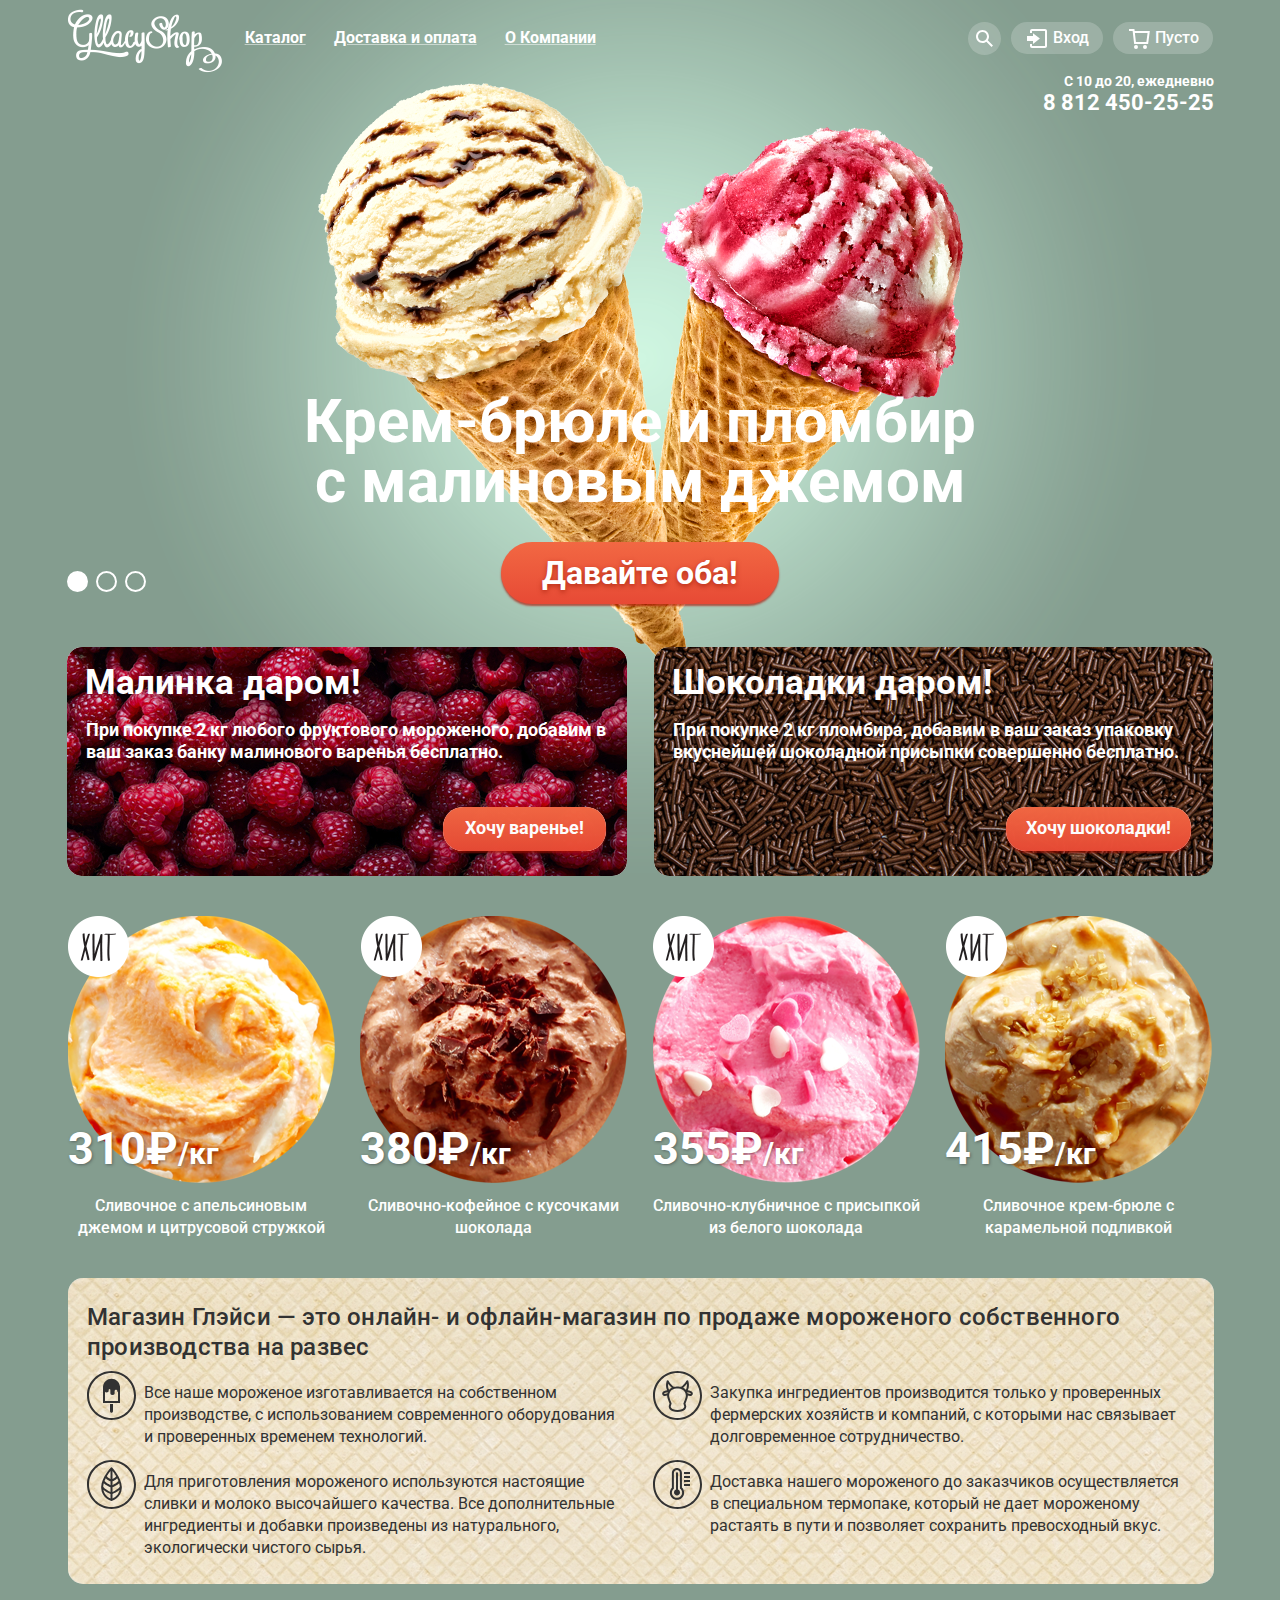
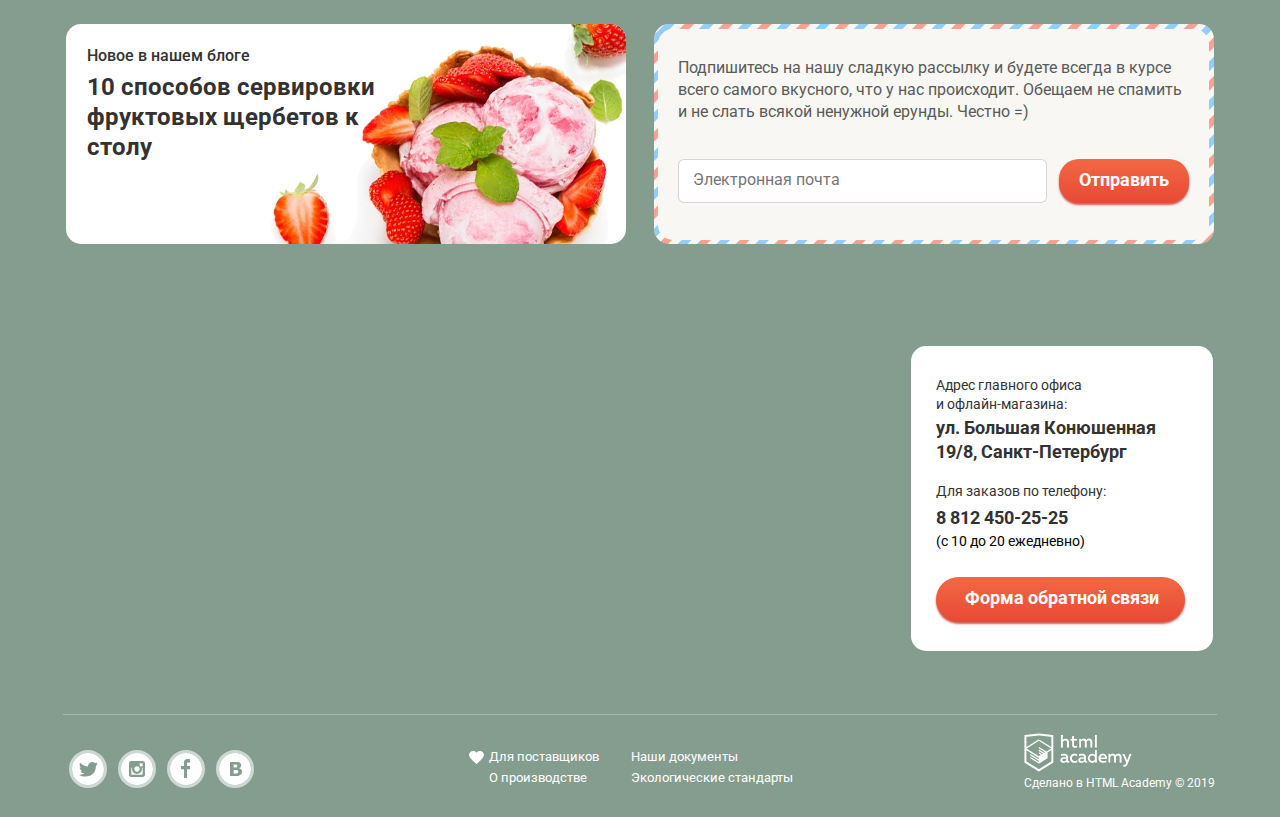
==== index.html @ b698d02a "commit" ====
<!DOCTYPE html>
<html lang="en">

<head>
  <meta charset="UTF-8">
  <meta name="viewport" content="width=900, initial-scale=1.0">
  <meta http-equiv="X-UA-Compatible" content="ie=edge">
  <link href="https://fonts.googleapis.com/css?family=Roboto:700,900,500&subset=latin,cyrillic" rel="stylesheet"
    type="text/css">
  <link rel="stylesheet" href="css/bootstrap.css">
  <link rel="stylesheet" href="css/normalize.css" />
  <link rel="stylesheet" href="css/style.css" />
  <link rel="stylesheet" type="text/css" href="slick/slick.css" />
  <link rel="stylesheet" type="text/css" href="slick/slick-theme.css" />
  <title>Document</title>
</head>

<body>
  <main class="main-container product-1">
    <div class="wrapper-content">
      <header>
        <div class="header-container">
          <div class="col-logo">
            <a class="top-logo" href="#smth"><img src="img/top-logo.png" alt="Логотип"></a>
          </div>
          <div class="col-navigation">
            <div class="navigation-wrapper">
              <ul class="navigation-list">
                <li><a href="catalog.html">Каталог</a></li>
                <li><a href="#smth">Доставка и оплата</a></li>
                <li><a href="#smth">О Компании</a></li>
              </ul>
            </div>
          </div>
          <div class="col-profile">
            <div class="menu-item_right">
              <ul class="menu-list">
                <li><a class="cont-loupe" href="#smth"></a></li>
                <li><a class="cont-enter" href="#smth">Вход</a></li>
                <li><a class="cont-basket" href="#smth">Пусто</a></li>
              </ul>
              <div class="contacts">
                <p class="graph">С 10 до 20, ежедневно</p>
                <p class="tel">8 812 450-25-25</p>
              </div>
            </div>
          </div>
        </div>
      </header>
      <main class="container-content">
        <section class="slider">
          <div class="container">
            <div class="row">
              <div class="col-12">
                <div class="slider-controls">
                  <label class="labe-prod-1 checked-bg" for="product-1">Первый
                  </label>
                  <label class="labe-prod-2" for="product-2">Второй
                  </label>
                  <label class="labe-prod-3" for="product-3">Третий
                  </label>
                </div>
                <ul class="slider-list">
                  <li class="slider-item-1 slide-block">
                    <h3 class="slide-title">Крем-брюле и пломбир с малиновым джемом</h3>
                    <a href="#smth" class="buttons slide-button">Давайте оба!</a>
                  </li>
                  <li class="slider-item-2 slide">
                    <h3 class="slide-title">Шоколадный пломбир и лимонный сорбет</h3>
                    <a href="#smth" class="buttons slide-button">Давайте оба!</a>
                  </li>
                  <li class="slider-item-3 slide">
                    <h3 class="slide-title">Пломбир с помадкой и клубничный щербет</h3>
                    <a href="#smth" class="buttons slide-button">Давайте оба!</a>
                  </li>
                </ul>
              </div>
            </div>
          </div>
        </section>
        <section class="main-section">
          <div class="container">
            <div class="row">
              <div class="promo-container">
                <div class="raspberry-container">
                  <div class="wrapper-offer">
                    <h3 class="free-raspberry">Малинка даром!</h3>
                    <p class="offer-text">При покупке 2 кг любого фруктового мороженого, добавим в ваш заказ банку
                      малинового варенья бесплатно.</p>
                    <div class="buy-link">
                      <a href="#smth" class="jam">Хочу варенье!</a>
                    </div>
                  </div>
                </div>
                <div class="chocolate-container">
                  <div class="wrapper-offer">
                    <h3 class="free-chocolate">Шоколадки даром!</h3>
                    <p class="offer-text">При покупке 2 кг пломбира, добавим в ваш заказ упаковку вкуснейшей шоколадной
                      присыпки совершенно бесплатно.
                    </p>
                    <div class="buy-link">
                      <a href="#smth" class="chocolate">Хочу шоколадки!</a>
                    </div>
                  </div>
                </div>
              </div>
            </div>
          </div>
        </section>
        <section class="item-ice">
          <div class="container">
            <div class="row no-gutters">
              <div class="col-3">
                <div class="ice-wrapper">
                  <img src="img/ice-1.png" alt="Картинки мороженного" class="item-ice_1" href="#smth">
                  <p class="ice-cost">310₽<span>/кг</span></p>
                </div>
                <div class="text-wrapper">
                  <p class="text-about-ice">Сливочное с апельсиновым джемом и цитрусовой стружкой</p>
                </div>
              </div>
              <div class="col-3">
                <div class="ice-wrapper">
                  <img src="img/ice-2.png" alt="Картинки мороженного" class="item-ice_1" href="#smth">
                  <p class="ice-cost">380₽<span>/кг</span></p>
                </div>
                <div class="text-wrapper">
                  <p class="text-about-ice">Сливочно-кофейное с кусочками шоколада</p>
                </div>
              </div>
              <div class="col-3">
                <div class="ice-wrapper">
                  <img src="img/ice-3.png" alt="Картинки мороженного" class="item-ice_1" href="#smth">
                  <p class="ice-cost">355₽<span>/кг</span></p>
                </div>
                <div class="text-wrapper">
                  <p class="text-about-ice">Сливочно-клубничное с присыпкой из белого шоколада</p>
                </div>
              </div>
              <div class="col-3">
                <div class="ice-wrapper">
                  <img src="img/ice-4.png" alt="Картинки мороженного" class="item-ice_1" href="#smth">
                  <p class="ice-cost">415₽<span>/кг</span></p>
                </div>
                <div class="text-wrapper">
                  <p class="text-about-ice">Сливочное крем-брюле с карамельной подливкой</p>
                </div>
              </div>
            </div>
          </div>
        </section>
        <section class="about-item">
          <div class="container-item">
            <h3 class="about-shop">Магазин Глэйси — это онлайн- и офлайн-магазин по продаже мороженого собственного
              производства на развес
            </h3>
            <ul class="advantages-list">
              <li class="advantages-icecream">Все наше мороженое изготавливается на собственном производстве, с
                использованием
                современного оборудования и проверенных временем технологий.</li>
              <li class="advantages-cow">Закупка ингредиентов производится только у проверенных фермерских хозяйств и
                компаний, с которыми нас связывает долговременное сотрудничество.</li>
              <li class="advantages-leaf">Для приготовления мороженого используются настоящие сливки и молоко
                высочайшего
                качества. Все дополнительные ингредиенты и добавки произведены из натурального, экологически чистого
                сырья.</li>
              <li class="advantages-therm">Доставка нашего мороженого до заказчиков осуществляется в специальном
                термопаке,
                который не дает мороженому растаять в пути и позволяет сохранить превосходный вкус.</li>
            </ul>
          </div>
        </section>
        <section class="news">
          <div class="wrapper-news">
            <div class="about-blog">
              <p class="new-inblog">Новое в нашем блоге</p>
              <p class="ten-ways">10 способов сервировки
                фруктовых щербетов к
                столу</p>
            </div>
            <div class="callback">
              <div class="callback-block">
                <p>Подпишитесь на нашу сладкую рассылку и будете всегда в курсе всего самого вкусного, что у нас
                  происходит.
                  Обещаем не спамить и не слать всякой ненужной ерунды. Честно =) </p>
                <div class="form-block">
                  <input class="your-email" type="email" placeholder="Электронная почта">
                  <button class="send-email">Отправить</button>
                </div>
              </div>
            </div>
          </div>
        </section>
        <div class="map">
          <div class="adress-block">
            <p class="adress">Адрес главного офиса<br>
              и офлайн-магазина:</p>
            <p class="city">ул. Большая Конюшенная 19/8, Санкт-Петербург</p>
            <p class="phone">Для заказов по телефону:</p>
              <p class="number">8 812 450-25-25</p>
            <p class="hour">(с 10 до 20 ежедневно)</p>
            <button class="popup">Форма обратной связи</button>
          </div><iframe
            src="https://www.google.com/maps/embed?pb=!1m18!1m12!1m3!1d1998.6037872533252!2d30.3208587160895!3d59.938716481876185!2m3!1f0!2f0!3f0!3m2!1i1024!2i768!4f13.1!3m3!1m2!1s0x4696310fca145cc1%3A0x42b32648d8238007!2z0JHQvtC70YzRiNCw0Y8g0JrQvtC90Y7RiNC10L3QvdCw0Y8g0YPQuy4sIDE5LzgsINCh0LDQvdC60YIt0J_QtdGC0LXRgNCx0YPRgNCzLCAxOTExODY!5e0!3m2!1sru!2sru!4v1553371735257"
            width="100%" height="430"></iframe>
        </div>
      </main>
      <footer>
        <div class="footer-wrapper">
          <div class="col-social">
            <ul class="social">
              <li><a href="#smth" class="social-img"><img src="img/twitter.svg" alt="Картинка социальной сети"
                    class="soc"></a></li>
              <li><a href="#smth" class="social-img"><img src="img/insta.svg" alt="Картинка социальной сети"
                    class="soc"></a></li>
              <li><a href="#smth" class="social-img"><img src="img/fb.svg" alt="Картинка социальной сети"
                    class="soc"></a>
              </li>
              <li><a href="#smth" class="social-img"><img src="img/vk.svg" alt="Картинка социальной сети"
                    class="soc"></a>
              </li>
            </ul>
          </div>
          <div class="col-links">
            <div class="footer-wrapp">
              <div class="suppliers">
                <ul class="adress-suppliers">
                  <li><a href="#smth" class="for-supp">
                      Для поставщиков
                    </a></li>
                  <li><a href="#smth" class="about-production">
                      О производстве
                    </a></li>
                </ul>
              </div>
              <div class="documents">
                <ul class="our-documents">
                  <li><a href="#smth" class="documentation">
                      Наши документы
                    </a></li>
                  </li>
                  <li><a href="#smth" class="eco-standarts">
                      Экологические стандарты
                    </a></li>
                  </li>
                </ul>
              </div>
            </div>
          </div>
          <div class="col-siteby">
            <ul class="logo-list">
              <li><a class="logo-img" href="#smth"><img src="img/logo-academy.png" alt="Логотип HTMLACADEMY">
                </a></li>
              <li>Cделано в<a class="site-by" href="#smth"> HTML Academy </a>© 2019</li>
            </ul>
          </div>
        </div>
      </footer>
      <script src="js/jquery.js">
      </script>
      <script src="js/script.js">
      </script>
      <script>
        $(document).ready(function () {
          $(".labe-prod-1").on("click", function (event) {
            $(".main-container").addClass("product-1");
            $(".labe-prod-1").addClass("checked-bg");
            $(".slider-item-1").addClass("slide-block");
            $(".labe-prod-2, .labe-prod-3").removeClass("checked-bg");
            $(".slider-item-2, .slider-item-3").removeClass("slide-block");
            $(".main-container").removeClass("product-2 && product-3");
          });
          $(".labe-prod-2").on("click", function (event) {
            $(".main-container").addClass("product-2");
            $(".labe-prod-2").addClass("checked-bg");
            $(".slider-item-2").addClass("slide-block");
            $(".labe-prod-1, .labe-prod-3").removeClass("checked-bg");
            $(".slider-item-1, .slider-item-3").removeClass("slide-block");
            $(".main-container").removeClass("product-1 && product-3");
          });
          $(".labe-prod-3").on("click", function (event) {
            $(".main-container").addClass("product-3");
            $(".labe-prod-3").addClass("checked-bg");
            $(".slider-item-3").addClass("slide-block");
            $(".labe-prod-1, .labe-prod-2").removeClass("checked-bg");
            $(".slider-item-1, .slider-item-2").removeClass("slide-block");
            $(".main-container").removeClass("product-1 && product-2");
          });
        });
      </script>
      <script src="slick/slick.min.js"></script>
</body>

</html>
---- css/style.css ----
body {
  min-width: 900px;
  margin: 0 auto;
  padding: 0;
  font-family: 'Roboto', 'PT Sans', sans-serif;
  font-size: 14px;
  color: #000000;
  background-color: #849d8f;
}
a {
  text-decoration: none;
}
ul,
li {
  padding: 0;
  margin: 0;
  list-style: none;
}
.visually-hidden {
  position: absolute;
  clip: rect(0 0 0 0);
  width: 1px;
  height: 1px;
  margin: -1px;
}
label {
  margin: 0;
  padding: 0;
}
header {
  padding: 9px 0;
}
.navigation-wrapper {
  height: 100%;
  width: 100%;
  margin-left: 3px;
  padding: 17px 0;
}
.col-logo {
  width: 154px;
}
.col-navigation {
  flex-grow: 1;
  padding: 0 1.2%;
}
.col-profile {
  width: 249px;
  position: relative;
}
.top-logo {
  margin-left: 5px;
}
.navigation-list{
  height: 100%;
  display: flex;
  margin-top: -3px;
}
.navigation-list li {
  display: inline-block;
}
.navigation-list a {
  display: block;
  color: #ffffff;
  font-family: Roboto;
  font-size: 16px;
  font-weight: 700;
  line-height: 18px;
  text-decoration: underline;
  text-decoration-color: rgba(255,255,255, 0.5);
}
.navigation-list a:hover{
  padding: 6px 14px 7px 13px;
  border-radius: 17px;
  background-color: #fff;
  color: #000;
}
.navigation-list a:active{
  padding: 6px 14px 7px 13px;
  border-radius: 17px;
  background-color: #ededed;
  box-shadow: inset 0 2px 1px #696969;
  color: #000;
}
.navigation-list li:nth-child(1) a{
  padding: 6px 14px 7px 11px;
}
.navigation-list li:nth-child(2) a{
  padding: 6px 14px 7px 14px;
}
.navigation-list li:nth-child(3) a{
  padding: 6px 14px 7px 14px;
}
.cont-loupe {
  position: relative;
  width: 33px;
  height: 33px;
  cursor: pointer;
  background-color: rgba(255,254,255,0.2);
  border-radius: 50%;
}
.cont-loupe::before {
  content: '';
  background: url(../img/loupe.svg);
  background-repeat: no-repeat;
  width: 100%;
  height: 100%;
  position: absolute;
  top: 8px;
  left: 8px;
  opacity: 1;
}
.menu-item_right {
  height: 100%;
}
.menu-list {
  height: 100%;
  display: flex;
  align-items: center;
  margin-top: -3px;
}
.menu-list li{
  display: inline-block;
}
.menu-list a {
  display: block;
  color: #ffffff;
  font-family: Roboto;
  font-size: 16px;
  font-weight: 500;
  line-height: 16px;
  align-items: center;
}
.contacts {
  position: absolute;
  right: 3px;
  top: 62px;
  text-align: right;
}
.graph {
  color: #ffffff;
  font-family: Roboto;
  font-size: 14px;
  font-weight: 700;
  line-height: 16px;
  padding: 0;
  margin: 0;
  margin: 2px 0;
}
.tel {
  color: #ffffff;
  font-family: Roboto;
  font-size: 22px;
  font-weight: 700;
  line-height: 24px;
  padding: 0;
  margin: 0;
}
.cont-enter{
  position: relative;
  background-color: rgba(255,254,255,0.2);
  padding: 8px 14px 8px 42px;
  border-radius: 20px;
  margin: 0px 10px;
}
.cont-enter::before {
  content: '';
  background: url(../img/enter.svg);
  background-repeat: no-repeat;
  width: 100%;
  height: 100%;
  position: absolute;
  top: 7px;
  left: 16px;
  opacity: 1;
}
.cont-basket {
  position: relative;
  background-color: rgba(255,254,255,0.2);
  padding: 8px 14px 8px 42px;
  border-radius: 20px;
}
.cont-basket::before {
  content: '';
  background: url(../img/basket.svg);
  background-repeat: no-repeat;
  width: 100%;
  height: 100%;
  position: absolute;
  top: 7px;
  left: 16px;
  opacity: 1;
}
.main {
  position: relative;
}
.wrapper-content {
  background-repeat: no-repeat;
  background-position: top center;
  min-width: 900px;
  max-width: 1200px;
  height: 100vw;
  position: relative;
  margin: 0 auto;
}
.header-container {
  display: flex;
  flex-wrap: wrap;
  margin: 0 auto;
  padding: 0 1.9%;
}

.slider {
  min-width: 900px;
  max-width: 1200px;
}
.slider {
  position: relative;
  padding: 280px 0 0 0;
  text-align: center;
  color: #ffffff;
  margin-bottom: 13px;
}
.slide-title {
  color: #ffffff;
  font-family: Roboto;
  font-size: 60px;
  font-weight: 700;
  line-height: 60px;
  margin: 30px 0;
}
.buttons {
  padding: 9px 41px;
  box-shadow: 0 2px 2px rgba(172, 16, 0, 0.64);
  background-color: #ffffff;
  background-image: linear-gradient(to top, #e74a35 0%, #f26843 100%);
  border-radius: 50px;
  text-shadow: 0 2px 5px rgba(160, 32, 11, 0.76);
  color: #ffffff;
  font-family: Roboto;
  font-size: 32px;
  font-weight: 700;
  line-height: 44px;
  text-decoration: none;
  border: none;
  display: inline-block;
}
.buttons:hover {
  box-shadow: 0 2px 2px #ac1000;
  background-color: rgba(255, 255, 255, 0.2);
  background-color: #ffffff;
  background: linear-gradient(to bottom, #f58669 0%, #ec6f5e 100%);
}
.buttons:active {
  box-shadow: inset 0 2px 2px #942718;
  background-color: rgba(0, 0, 0, 0.07);
  background-color: #ffffff;
  background-image: linear-gradient(to top, #f26843 0%, #e74a35 100%);
}

.slider-controls label {
  border: 2px solid #ffffff;
  border-radius: 50%;
  width: 21px;
  height: 21px;
  margin-right: 8px;
  background-color: transparent;
  cursor: pointer;
}
.slider-controls {
  position: absolute;
  bottom: 42px;
  left: 27px;
  font-size: 0;
  z-index: 20;
}
.slider-item-1,
.slider-item-2,
.slider-item-3 {
  display: none;
}
.slide-block {
  display: block;
}
.checked-bg {
  background-color: #fff !important;
}
.main-section {
  margin-bottom: 40px;
}
.product-1 {
  background-color: #849d8f;
  background-image: url("../img/slider-item1.png");
  background-repeat: no-repeat;
  background-position: top center;
}
.product-2 {
  background-color: #8996a6;
  background-image: url("../img/slider-item2.png");
  background-repeat: no-repeat;
  background-position: top center;
}
.product-3 {
  background-color: #9d8b84;
  background-image: url("../img/slider-item3.png");
  background-repeat: no-repeat;
  background-position: top center;
}
  .slider-list li {
    width: 675px;
    margin: 0 auto 30px;
  }

/* offer blocks */
.promo-container {
  display: flex;
  justify-content: space-between;
  padding: 0 2.271%;
  min-height: 100%;
}
.offer-raspberry,
.offer-chocolate {
  border-radius: 15px;
  padding: 15px 18px;
}
.raspberry-container {
  width: 48.867%;
  background-image: url("../img/raspberry.jpg");
  background-repeat: no-repeat;
  border-radius: 15px;
  padding: 15px 15px 36.1px 18.2px;
}
.chocolate-container {
  width: 48.767%;
  background-image: url("../img/chocolate.jpg");
  background-repeat: no-repeat;
  border-radius: 15px;
  padding: 15px 15px 36.1px 18.2px;
}
.buy-link {
  text-align: right;
  padding: 0 1.2%;
}
.free-raspberry,
.free-chocolate {
  color: #ffffff;
  font-family: Roboto;
  font-size: 35px;
  font-weight: 700;
  line-height: 41px;
  margin: 0;
}
.offer-text {
  color: #ffffff;
  font-family: Roboto;
  font-size: 18px;
  font-weight: 700;
  line-height: 22px;
  padding: 15.5px 1px;
  min-height: 100px;
  margin-bottom: 13px;
}
.jam,
.chocolate {
  color: #ffffff;
  font-family: Roboto;
  font-size: 18px;
  font-weight: 700;
  line-height: 24px;
  box-shadow: 0 2px 2px rgba(172, 16, 0, 0.64);
  background-color: #ffffff;
  background-image: linear-gradient(to top, #e74a35 0%, #f26843 100%);
  opacity: 0.99;
  border-radius: 20px;
}
.jam {
  padding: 10px 22px 13px;
}
.chocolate {
  padding: 10px 20px 13px;
}
/* offer blocks */

/* block with ice */
.text-about-ice {
  color: #ffffff;
  font-family: Roboto;
  font-size: 16px;
  font-weight: 500;
  line-height: 22px;
  text-align: center;
  margin-top: 12px;
}
.ice-cost {
  text-shadow: 1px 1px 3px rgba(49, 50, 53, 0.5);
  color: #ffffff;
  font-family: Roboto;
  font-size: 45px;
  font-weight: 700;
  line-height: 45px;
  position: absolute;
  bottom: -9px;
}
.ice-cost span {
  text-shadow: 1px 1px 3px rgba(49, 50, 53, 0.5);
  color: #ffffff;
  font-family: Roboto;
  font-size: 30px;
  font-weight: 700;
  line-height: 45px;
}
.text-wrapper {
  padding: 0px 12px;
}
.item-ice {
  margin-bottom: 23px;
}
.item-ice_1,
.item-ice_2,
.item-ice_3 {
  max-width: 100%;
}
.ice-wrapper {
  padding: 0 12.5px;
  position: relative;
}
.ice-wrapper::before {
  content: url("../img/hit.png");
  max-width: 100%;
  position: absolute;
  top: 0px;
  left: 13px;
}
/* block with ice */

/* about us block */
.about-shop {
  color: #323232;
  font-family: Roboto;
  font-size: 24px;
  font-weight: 500;
  line-height: 30px;
  letter-spacing: 0.2px;
  margin: 16px 1.7% 0;
}
.about-item {
  background: url("../img/wafes.jpg");
  background-repeat: repeat;
  background-position: top center;
  width: 95.5%;
  border-radius: 15px;
  margin: 0 2.3% 40px 2.3%;
  padding: 8px 0 14px 0;
}
.container-item {
  /*
  background: url("../img/wafes.jpg");
  background-repeat: no-repeat;
  background-position: top center;
  */
  display: flex;
  flex-wrap: wrap;
  /*
  width: 95.5%;
  border-radius: 15px;
  margin: 0 2.3%;
  padding: 8px 0;
  */
}
.advantages-list {
  display: flex;
  flex-wrap: wrap;
  padding: 8px 8px 0 6px;
}
.advantages-list li{
  position: relative;
  width: 50%;
  color: #323232;
  font-family: Roboto;
  font-size: 16px;
  font-weight: 400;
  line-height: 22px;
  padding: 12px 16px 5px 70px;
  margin-bottom: 6px;
}
/*
.wrapper-icecream,
.wrapper-leaf,
.wrapper-therm,
.wrapper-cow {
  flex: 0 0 50%;
  max-width: 50%;
  padding: 0 15px;
}
*/
.advantages-icecream::before {
  content: url("../img/icecream.svg");
  position: absolute;
  top: 1px;
  left: 13px;
}

.advantages-leaf::before {
  content: url("../img/leaf.svg");
  position: absolute;
  top: 1px;
  left: 13px;
}

.advantages-cow::before {
  content: url("../img/cow.svg");
  position: absolute;
  top: 1px;
  left: 13px;
}

.advantages-therm::before {
  content: url("../img/therm.svg");
  position: absolute;
  top: 1px;
  left: 13px;
}
.news {
  margin-bottom: 40px;
}
.wrapper-news {
  display: flex;
  justify-content: space-between;
  margin: 0 2.2%;
}
.about-blog,
.callback {
  flex: 0 0 48.8%;
  max-width: 48.8%;
}
.about-blog {
  background: url("../img/strawberry-bg.jpg");
  background-repeat: no-repeat;
  background-position: 0 0;
  border-radius: 15px;
  padding: 21px 1.8% 21px;
  height: 220px;
}
.new-inblog {
  color: #323232;
  font-family: Roboto;
  font-size: 16px;
  font-weight: 500;
  line-height: 22px;
  margin: 0;
  margin-bottom: 5px;
}
.ten-ways {
  color: #323232;
  font-family: Roboto;
  font-size: 24px;
  font-weight: 700;
  line-height: 30px;
  width: 290px;
}
.callback {
  background: url("../img/border-bg.jpg");
  background-repeat: no-repeat;
  background-position: 0 0;
  border-radius: 15px;
  padding: 4.5px;
  height: 220px;
}
.callback-block {
  background-color: #f8f7f4;
  border-radius: 15px;
  padding: 28px 20px;
  height: 211px;
}
.form-block {
  width: 100%;
  display: flex;
  justify-content: space-between;
}
.callback p {
  color: #5a5a5a;
  font-family: Roboto;
  font-size: 16px;
  font-weight: 400;
  line-height: 22px;
  margin-bottom: 36px;
}
.your-email {
  border: 1px solid rgba(178, 178, 178, 0.52);
  background-color: #ffffff;
  color: #999999;
  font-family: Roboto;
  font-size: 16px;
  font-weight: 400;
  line-height: 24px;
  padding: 8px 14px 10px 14px;
  border-radius: 6px;
  margin-right: 6px;
  width: 72.2%;
  display: block;
}
.send-email {
  box-shadow: 0 2px 2px rgba(172, 16, 0, 0.64);
  background-color: #e84d37;
  background-image: linear-gradient(to top, #e74a35 0%, #f26843 100%);
  border-radius: 20px;
  color: #fefefe;
  font-family: Roboto;
  font-size: 18px;
  font-weight: 700;
  line-height: 24px;
  border: none;
  padding: 9px 18px 10px 18px;
  width: 130px;
  display: block;
}
.map {
  position: relative;
  width: 100%;
  border: none;
  margin: 0 auto;
  line-height: 0;
}
.phone {
  color: #323232;
  font-family: Roboto;
  font-size: 14px;
  font-weight: 400;
  line-height: 19px;
  margin-bottom: 5px;
}
.city {
  color: #323232;
  font-family: Roboto;
  font-size: 18px;
  font-weight: 700;
  line-height: 24px;
  margin-bottom: 18px;
}
.number {
  color: #323232;
  font-family: Roboto;
  font-size: 18px;
  font-weight: 700;
  line-height: 24px;
  margin-bottom: 11px;
}
.hour {
  margin-bottom: 36px;
}
.adress {
  color: #323232;
  font-family: Roboto;
  font-size: 14px;
  font-weight: 400;
  line-height: 19px;
  margin-bottom: 2px;
}
.adress-block {
  width: 302px;
  height: 305px;
  background-color: #ffffff;
  position: absolute;
  top: 62px;
  right: 27px;
  border-radius: 15px;
  padding: 30px 25px;
}
.popup {
  box-shadow: 0 2px 2px rgba(172, 16, 0, 0.64);
  background-color: #e84d37;
  background-image: linear-gradient(to top, #e74a35 0%, #f26843 100%);
  border-radius: 24px;
  color: #fefefe;
  font-family: Roboto;
  font-size: 18px;
  font-weight: 700;
  line-height: 24px;
  border: none;
  padding: 9px 26px 12px 29px;
}
.map iframe {
  border: none;
}
/* about us block */

/*footer*/
footer {
  height: 103px;
}
.footer-wrapper {
  display: flex;
  flex-wrap: wrap;
  height: 100%;
  margin: 0 1.9%;
  align-items: center;
  border-top: 1px solid rgba(255,255,255, 0.3);
  padding: 18px 0;
}
.col-social {
  width: 197px;
  padding: 4px 6px 0px 6px;
}
.col-siteby {
  width: 193px;
  height: 68px;
}
.logo-img img{
  margin-bottom: 2px;
}
.col-links {
  flex-grow: 1;
}
.social {
  display: flex;
  justify-content: space-between;
}
.social li{
  display: inline-block;
  border: 3px solid rgba(255,255,255, 0.6);
  border-radius: 50%;
}
.adress-suppliers a,
.our-documents a {
  color: #ffffff;
  font-family: Roboto;
  font-size: 13px;
  font-weight: 400;
  line-height: 18px;
}
.adress-suppliers li {
  position: relative;
}
.adress-suppliers li:nth-child(1)::before {
  content: url("../img/heart.svg");
  width: 15px;
  height: 13px;
  position: absolute;
  top: 3px;
  left: -20px;
  cursor: pointer;
}
.footer-wrapp {
  display: flex;
  justify-content: center;
}
.suppliers {
  text-align: left;
  padding: 0 15px;
}
.documents {
  padding: 0px 17px;
}
.logo-list li,
.site-by {
  color: #fefefe;
  font-family: Roboto;
  font-size: 12px;
  font-weight: 400;
  line-height: 18px;
}
.fatness {
  position: relative;
  padding: 0;
  margin: 0;
}
.fillers {
  background-color: #abbcb2;
  border-radius: 30px;
  width: 704px;
}
.fatness p {
  position: relative;
  display: inline-block;
}
.fillers p {
  position: relative;
  display: inline-block;
  margin: 0;
  padding: 0;
}
.fillers label {
  margin-bottom: 0px;
}
input + .checkbox-circle {
  background-image: url("../img/radio-off.svg");
  position: absolute;
  top: 7px;
  left: 14px;
  width: 22px;
  height: 22px;
}
input:checked + .checkbox-circle {
  background-image: url("../img/radio-on.svg");
  position: absolute;
  top: 7px;
  left: 14px;
  width: 22px;
  height: 22px;
}
input + .checkbox-square {
  background-image: url("../img/square-off.svg");
  position: absolute;
  top: 7px;
  left: 17px;
  width: 20px;
  height: 20px;
}
input:checked + .checkbox-square {
  background-image: url("../img/square-on.svg");
  position: absolute;
  top: 7px;
  left: 17px;
  width: 24px;
  height: 20px;
}
.apply-button {
  border: 2px solid #ffffff;
  background-color: #a6b8ae;
  padding: 10px 30px 10px 30px;
  border-radius: 20px;
  color: #ffffff;
  font-family: Roboto;
  font-size: 16px;
  font-weight: 500;
  line-height: 18px;
}
.number-page_item {
  position: relative;
  width: 100%;
  text-align: end;
  padding: 22px 49.9px 32px 48.9px;
}
.number-list::before {
  content: url("../img/next-page.svg");
  cursor: pointer;
  position: absolute;
  top: 21.7px;
  right: 210px;
  transform: rotate(177deg);
}
.number-list::after {
  content: url("../img/next-page.svg");
  cursor: pointer;
  position: absolute;
  right: 27px;
  top: 24px;
}
.number-list li{
  display: inline-block;
  margin-right: -1.1px;
}
.number-page {
  padding: 4px 9px;
  border-radius: 50%;
  color: #ffffff;
  font-family: Roboto;
  font-size: 16px;
  font-weight: 500;
  line-height: 18px;
}
.number-list li:nth-child(1) .number-page {
  background-color: #ffffff;
  color: #000;
}
/* catalog */
.broadcrumps-list {
  padding: 14px 11px 1px 26.5px;
}
.broadcrumps-list li {
  position: relative;
  display: inline-block;
  color: #ffffff;
  font-family: Roboto;
  font-size: 14px;
  font-weight: 400;
  line-height: 16px;
  margin: 0 17px 0 1px;
}
.broadcrumps-list li:not(:nth-child(1))::before {
  content: "»";
  color: #ffffff;
  font-family: Roboto;
  font-size: 14px;
  font-weight: 400;
  line-height: 16px;
  position: absolute;
  left: -14px;
}
.milky-icecream {
  margin: 0;
  color: #ffffff;
  font-family: Roboto;
  font-size: 35px;
  font-weight: 700;
  line-height: 41px;
  padding: 0px 27px;
  margin-bottom: 9px;
}
.sort-label {
  color: #ffffff;
  font-family: Roboto;
  font-size: 14px;
  font-weight: 500;
  line-height: 16px;
  padding: 18px 11px 6px 28px;
  margin: 0;
}
.sort-span{
  color: #ffffff;
  font-family: Roboto;
  font-size: 16px;
  font-weight: 500;
  line-height: 18px;
  background-color: rgba(255,255,255, 0.2);
  border-radius: 17px;
  padding: 8px 25px 10px 16px;
  margin-left: 12px;
}
.sort-wrapper {
  padding: 15px 15px;
  margin-bottom: 23px;
}
.sort-wrapper fieldset {
  display: block;
}
.sort-wrapper legend {
  color: #ffffff;
  font-family: Roboto;
  font-size: 14px;
  font-weight: 500;
  line-height: 16px;
}
.legend-sort {
  padding: 0;
  margin: 0;
  padding: 2px 20px 7px 29px;
}
.legend-cost {
  padding: 0;
  margin: 0;
  padding: 2px 20px 7px 15px;
}
.legend-fatty {
  padding: 0;
  margin: 0;
  padding: 2px 15px 7px 15px;
}
.legend-fill {
  padding: 14px 16px 6px 17px;
  margin: 0;
}
.sort-wrapper form {
  width: 875px;
  display: flex;
  flex-wrap: wrap;
}
.col-sort {
  padding: 0;
  margin: 0;
  width: 23.521%;
  margin-right: 7.5px;
}
.col-cost {
  padding: 0;
  margin: 0;
  width: 24.99%;
  margin: 0 7.5px;
}
.col-fatty {
  position: relative;
  padding: 0;
  margin: 0;
  width: 47.411%;
  margin-left: 7.5px;
}
.col-fillers {
  position: relative;
  padding: 0;
  margin: 0;
  padding: 2px 11px;
}
.cost {
  padding: 0 5px;
}
.cost-label {
  color: #ffffff;
  font-family: Roboto;
  font-size: 14px;
  font-weight: 500;
  line-height: 16px;
  margin: 0;
  padding: 17px 9px 7px 14px;
}
.wrapper-controller {
  background-color: #abbcb2;
  height: 37px;
  position: relative;
  border-radius: 20px;
}
.sircle-sml_left {
  width: 2.5px;
  height: 2.5px;
  background-color: #ababab;
  border: 9px solid #ffffff;
  border-radius: 50%;
  position: absolute;
  top: 7px;
  left: 34px;
  box-sizing: content-box;
  cursor: pointer;
}
.sircle-sml_right {
  width: 2.5px;
  height: 2.5px;
  background-color: #ababab;
  border: 9px solid #ffffff;
  border-radius: 50%;
  position: absolute;
  top: 7px;
  right: 66px;
  box-sizing: content-box;
  cursor: pointer;
}
.long-line {
  width: 176px;
  height: 4px;
  background-color: rgba(255, 255, 255, 0.5);
  opacity: 0.5;
  position: absolute;
  top: 16px;
  left: 21px;
}
.short-line {
  width: 107px;
  height: 4px;
  background-color: rgba(255,255,255, 0.8);
  opacity: 1;
  position: absolute; 
  top: 16px;
  left: 35px;
}
.checkbox-label p {
  margin: 0;
  padding: 0;
}
.fatness-paragraph {
  margin: 0;
  color: #ffffff;
  font-family: Roboto;
  font-size: 14px;
  font-weight: 500;
  line-height: 16px;
  padding: 0 16px;
  width: 100%;
}
.checkbox-wrapper {
  padding: 12px 21px;
}
.checkbox-label {
  margin: 0;
  padding: 0;
  background-color: #abbcb2;
  border-radius: 30px;
  width: 100%;
}
.filter-checkbox-circle {
  color: #ffffff;
  font-family: Roboto;
  font-size: 16px;
  font-weight: 500;
  line-height: 18px;
  cursor: pointer;
  padding: 8px 0px 10px 46px;
}
.filter-checkbox-square {
  color: #ffffff;
  font-family: Roboto;
  font-size: 16px;
  font-weight: 500;
  line-height: 18px;
  cursor: pointer;
  padding: 7px 0px 10px 49.4px;
}
.col-broadcrumps {
  display: flex;
  min-width: 70%;
}
.accept {
  color: #ffffff;
  font-family: Roboto;
  font-size: 16px;
  font-weight: 500;
  line-height: 18px;
  border: 2px solid #ffffff;
  background-color: rgba(255, 255, 255, 0.2);
  width: 144px;
  height: 37px;
  border-radius: 20px;
  margin-top: 36px;
  margin-left: 3px;
}
.item-ice_catalog .col-3 {
  margin-bottom: 23px;
}
.ice-wrapper_catalog {
  padding: 0 12.5px;
  position: relative;
}
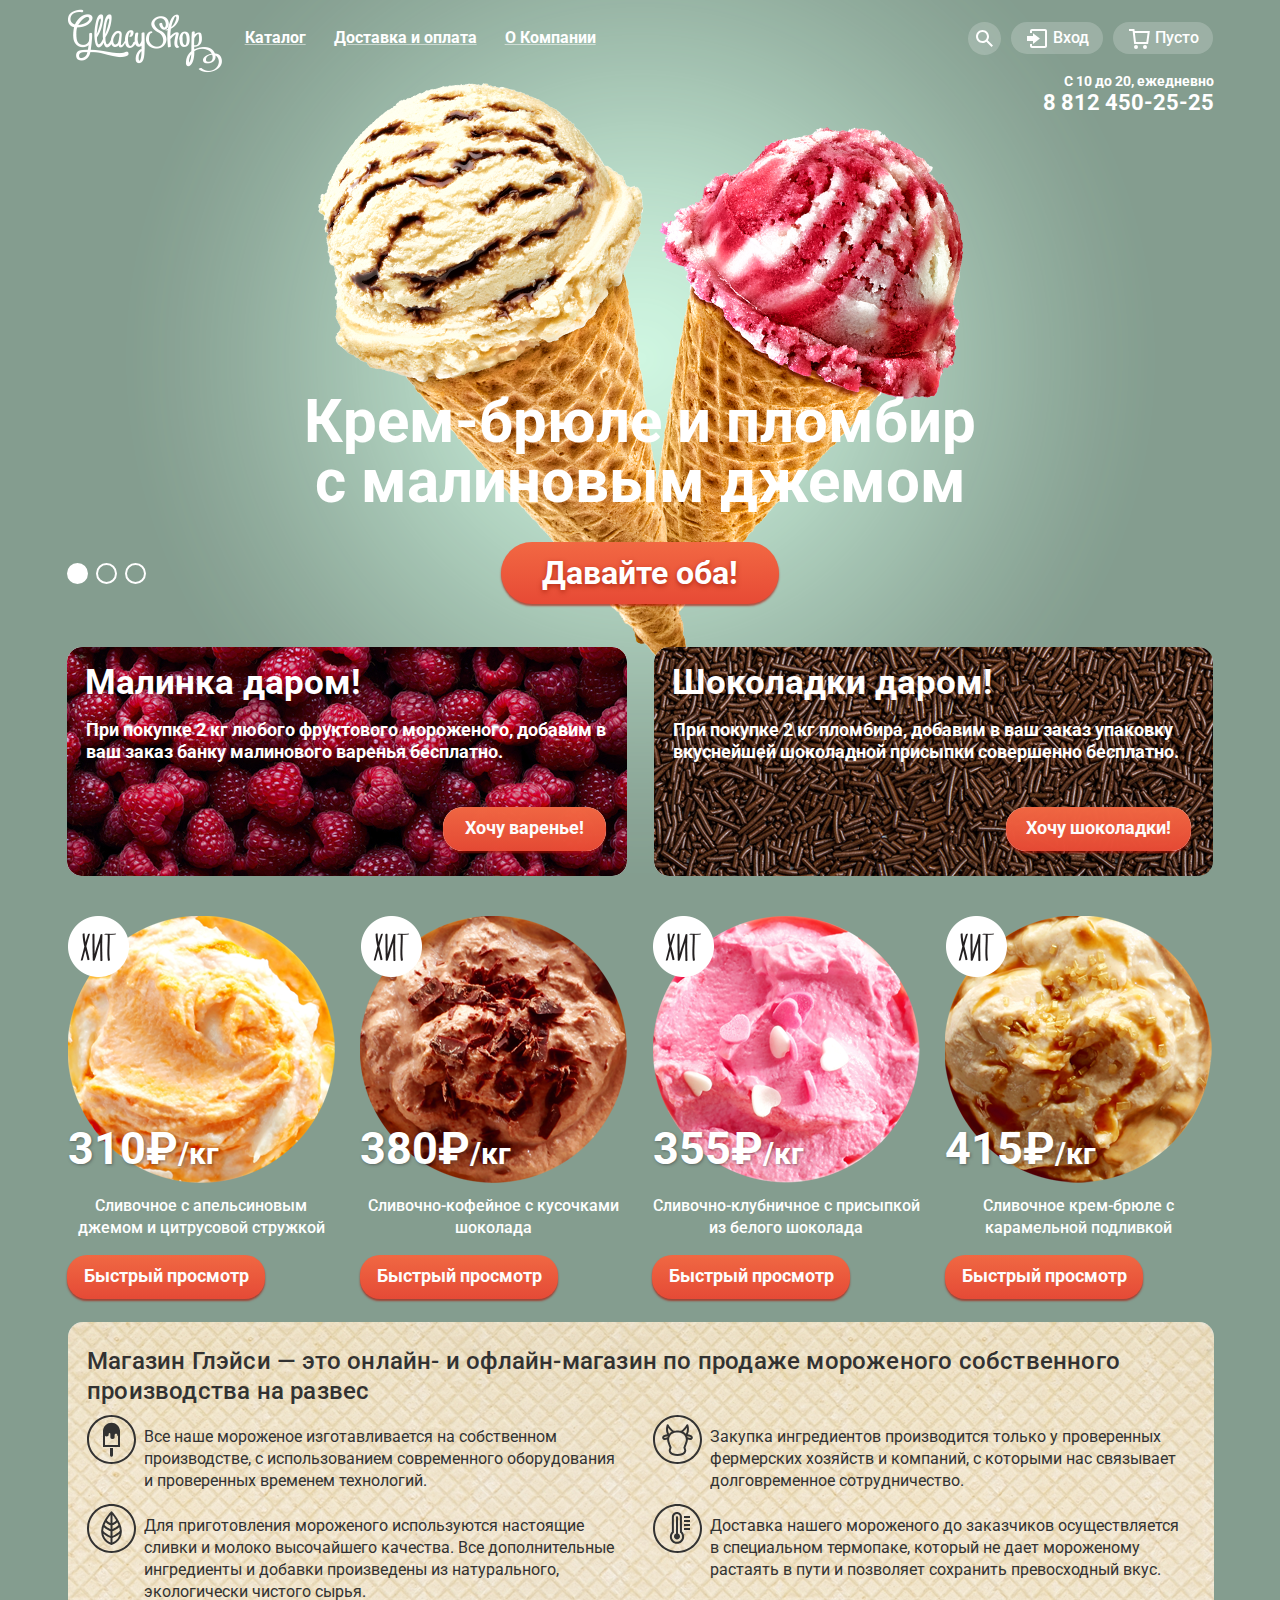
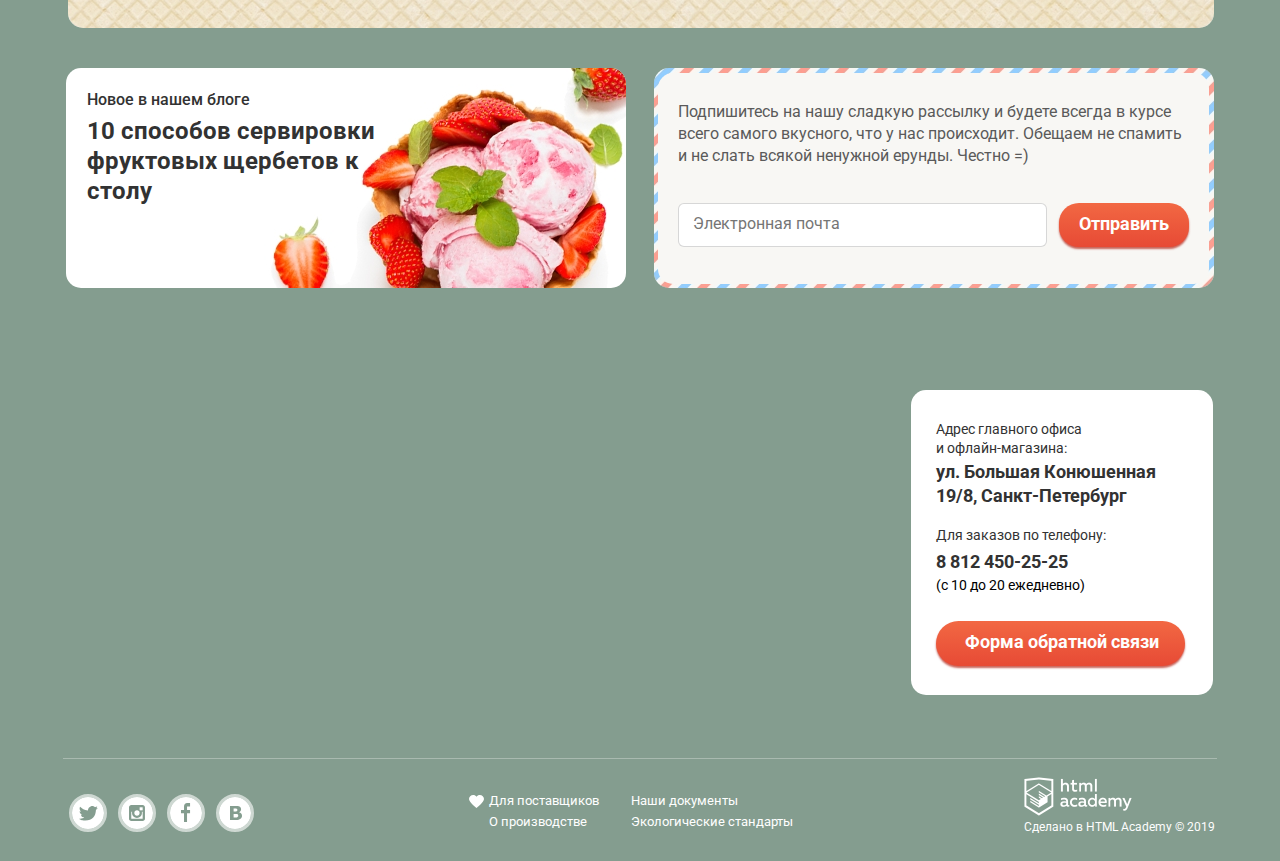
==== commit 6f7bf2ba: "Commit" ====
--- a/index.html
+++ b/index.html
@@ -26,17 +26,47 @@
           <div class="col-navigation">
             <div class="navigation-wrapper">
               <ul class="navigation-list">
-                <li><a href="catalog.html">Каталог</a></li>
-                <li><a href="#smth">Доставка и оплата</a></li>
-                <li><a href="#smth">О Компании</a></li>
+                <li><a class="catalog-link">Каталог</a>
+                  <div class="sub-menu">
+                    <ul class="sub-menu-list">
+                      <p>Новинки</p>
+                      <li><a href="catalog.html">Сливочное</a></li>
+                      <li><a href="#smth">Щербеты</a></li>
+                      <li><a href="#smth">Фруктовый лед</a></li>
+                      <li><a href="#smth">Мелорин</a></li>
+                    </ul>
+                  </div>
+                </li>
+                <li><a class="delivery" href="#smth">Доставка и оплата</a></li>
+                <li><a class="about-us" href="#smth">О Компании</a></li>
               </ul>
             </div>
           </div>
           <div class="col-profile">
             <div class="menu-item_right">
               <ul class="menu-list">
-                <li><a class="cont-loupe" href="#smth"></a></li>
-                <li><a class="cont-enter" href="#smth">Вход</a></li>
+                <li><a class="cont-loupe" href="#smth"></a>
+                  <div class="input-text">
+                    <input type="text" placeholder="Что ищем?">
+                  </div>
+                </li>
+                <li><a class="cont-enter" href="#smth">Вход</a>
+                  <div class="enter-form">
+                    <form>
+                      <input type="text" placeholder="Электронная почта">
+                      <input type="text" placeholder="Пароль">
+                      <div class="link-wrapper">
+                        <div class="button-wrapper">
+                          <button class="enter">Войти</button>
+                        </div>
+                        <div class="links-form">
+                          <a class="forgot-password" href="#smth">Забыли пароль?</a>
+                          <a class="new-registration" href="#smth">Новая регистрация</a>
+                        </div>
+                      </div>
+                    </form>
+                  </div>
+                </li>
                 <li><a class="cont-basket" href="#smth">Пусто</a></li>
               </ul>
               <div class="contacts">
@@ -108,42 +138,46 @@
           </div>
         </section>
         <section class="item-ice">
-          <div class="container">
-            <div class="row no-gutters">
-              <div class="col-3">
+          <div class="ice-container">
+            <div class="ice-row">
+              <div class="ice-col">
                 <div class="ice-wrapper">
                   <img src="img/ice-1.png" alt="Картинки мороженного" class="item-ice_1" href="#smth">
                   <p class="ice-cost">310₽<span>/кг</span></p>
                 </div>
                 <div class="text-wrapper">
                   <p class="text-about-ice">Сливочное с апельсиновым джемом и цитрусовой стружкой</p>
-                </div>
-              </div>
-              <div class="col-3">
+                  <button class="fast-show">Быстрый просмотр</button>
+                </div>
+              </div>
+              <div class="ice-col">
                 <div class="ice-wrapper">
                   <img src="img/ice-2.png" alt="Картинки мороженного" class="item-ice_1" href="#smth">
                   <p class="ice-cost">380₽<span>/кг</span></p>
                 </div>
                 <div class="text-wrapper">
                   <p class="text-about-ice">Сливочно-кофейное с кусочками шоколада</p>
-                </div>
-              </div>
-              <div class="col-3">
+                  <button class="fast-show">Быстрый просмотр</button>
+                </div>
+              </div>
+              <div class="ice-col">
                 <div class="ice-wrapper">
                   <img src="img/ice-3.png" alt="Картинки мороженного" class="item-ice_1" href="#smth">
                   <p class="ice-cost">355₽<span>/кг</span></p>
                 </div>
                 <div class="text-wrapper">
                   <p class="text-about-ice">Сливочно-клубничное с присыпкой из белого шоколада</p>
-                </div>
-              </div>
-              <div class="col-3">
+                  <button class="fast-show">Быстрый просмотр</button>
+                </div>
+              </div>
+              <div class="ice-col">
                 <div class="ice-wrapper">
                   <img src="img/ice-4.png" alt="Картинки мороженного" class="item-ice_1" href="#smth">
                   <p class="ice-cost">415₽<span>/кг</span></p>
                 </div>
                 <div class="text-wrapper">
                   <p class="text-about-ice">Сливочное крем-брюле с карамельной подливкой</p>
+                  <button class="fast-show">Быстрый просмотр</button>
                 </div>
               </div>
             </div>
@@ -197,7 +231,7 @@
               и офлайн-магазина:</p>
             <p class="city">ул. Большая Конюшенная 19/8, Санкт-Петербург</p>
             <p class="phone">Для заказов по телефону:</p>
-              <p class="number">8 812 450-25-25</p>
+            <p class="number">8 812 450-25-25</p>
             <p class="hour">(с 10 до 20 ежедневно)</p>
             <button class="popup">Форма обратной связи</button>
           </div><iframe
--- a/css/style.css
+++ b/css/style.css
@@ -31,6 +31,7 @@
   padding: 9px 0;
 }
 .navigation-wrapper {
+  position: relative;
   height: 100%;
   width: 100%;
   margin-left: 3px;
@@ -58,7 +59,8 @@
 .navigation-list li {
   display: inline-block;
 }
-.navigation-list a {
+.navigation-list a,
+.catalog-link {
   display: block;
   color: #ffffff;
   font-family: Roboto;
@@ -67,29 +69,95 @@
   line-height: 18px;
   text-decoration: underline;
   text-decoration-color: rgba(255,255,255, 0.5);
-}
-.navigation-list a:hover{
-  padding: 6px 14px 7px 13px;
+  cursor: pointer;
+}
+.delivery:hover,
+.about-us:hover,
+.catalog-link:hover{
+  padding: 6px 17px 7px 11px;
   border-radius: 17px;
   background-color: #fff;
   color: #000;
 }
-.navigation-list a:active{
-  padding: 6px 14px 7px 13px;
+.delivery:active,
+.about-us:active,
+.catalog-link:active{
+  padding: 6px 17px 7px 11px;
   border-radius: 17px;
   background-color: #ededed;
   box-shadow: inset 0 2px 1px #696969;
   color: #000;
 }
-.navigation-list li:nth-child(1) a{
-  padding: 6px 14px 7px 11px;
-}
-.navigation-list li:nth-child(2) a{
-  padding: 6px 14px 7px 14px;
-}
-.navigation-list li:nth-child(3) a{
-  padding: 6px 14px 7px 14px;
-}
+.sub-menu {
+  visibility: hidden;
+  position: absolute;
+  top: 45px;
+  left: -8px;
+  padding: 6px 0;
+  z-index: 10;
+}
+.navigation-list li:hover .sub-menu {
+  visibility: visible;
+}
+.navigation-list li:hover .catalog-link {
+  padding: 6px 17px 7px 11px;
+  border-radius: 17px;
+  background-color: #fff;
+  color: #000;
+}
+.sub-menu-list li {
+  display: block;
+}
+.sub-menu-list {
+  background-color: #f8f7f4;
+  border-radius: 6px;
+  padding: 4px 0 0px;
+  z-index: 10;
+  overflow: hidden;
+}
+.sub-menu-list p {
+  margin: 0;
+  padding: 0;
+  color: #323232;
+  font-family: Roboto;
+  font-size: 14px;
+  font-weight: 700;
+  line-height: 16px;
+  padding: 4px 57px 12px 14.7px;
+  border-bottom: 1px solid gray;
+  margin: 2px 8px 0 6px;
+}
+.navigation-list a{
+  padding: 6px 17px 7px 11px;
+}
+.sub-menu-list a {
+  color: #323232;
+  font-family: Roboto;
+  font-size: 14px;
+  font-weight: 400;
+  line-height: 16px;
+  padding: 8.4px 18px 13.1px 19.8px;
+  cursor: pointer;
+  display: block;
+}
+.sub-menu-list li:nth-child(4) a {
+  padding: 8.4px 18px 13.1px 19.8px;
+}
+.sub-menu-list li:nth-child(4) a:hover .sub-menu-list {
+  border-radius: 6px;
+}
+.sub-menu-list a:hover {
+  background-color:#fbded7;
+}
+.sub-menu-list a:active {
+  background-color:#f6b5a5;
+}
+/* staying on the page 
+.sub-menu-list a:focus {
+  background-color:#d07058;
+  color: #fff;
+}
+  staying on the page */
 .cont-loupe {
   position: relative;
   width: 33px;
@@ -109,10 +177,41 @@
   left: 8px;
   opacity: 1;
 }
+.input-text {
+  border: 1px solid #d3d3d2;
+  background-color: #ffffff;
+  position: absolute;
+  top: 52px;
+  left: -309px;
+  z-index: 10;
+  padding: 20px 14px 19px 15px;
+  border-radius: 7px;
+}
+.input-text {
+  visibility: hidden;
+}
+.input-text input {
+  padding: 12px 124px 14px 13px;
+  border: 1px solid #d3d3d2;
+  border-radius: 6px;
+}
+.menu-list li:hover .input-text {
+  visibility: visible;
+}
+.cont-loupe:hover {
+  background-color: #f8f7f4;
+}
+.menu-list li:hover .cont-loupe::before {
+  content: url("../img/loupe-black.svg");
+}
+.menu-list li:hover .cont-loupe {
+  background-color: #f8f7f4;
+}
 .menu-item_right {
   height: 100%;
 }
 .menu-list {
+  position: relative;
   height: 100%;
   display: flex;
   align-items: center;
@@ -155,7 +254,7 @@
   padding: 0;
   margin: 0;
 }
-.cont-enter{
+.cont-enter {
   position: relative;
   background-color: rgba(255,254,255,0.2);
   padding: 8px 14px 8px 42px;
@@ -172,6 +271,81 @@
   top: 7px;
   left: 16px;
   opacity: 1;
+}
+.menu-list li:hover .cont-enter::before {
+  content: url("../img/enter-black.svg");
+}
+.menu-list li:hover .cont-enter {
+  background-color: #f8f7f4;
+  color: #000;
+}
+.enter-form {
+  visibility: hidden;
+  position: absolute;
+  top: 53px;
+  right: 111px;
+  padding: 19px 17px 21px 18px;
+  border-radius: 7px;
+  border: 1px solid #d3d3d2;
+  background-color: #ffffff;
+  z-index: 10;
+  width: 279px;
+}
+.menu-list li:hover .enter-form {
+  visibility: visible;
+}
+.enter-form input {
+  padding: 12px 14px 14px 13px;
+  border: 1px solid #d3d3d2;
+  border-radius: 6px;
+  margin-bottom: 20px;
+  width: 100%;
+}
+.enter {
+  box-shadow: 0 2px 2px rgba(172, 16, 0, 0.64);
+  background-color: #e84d37;
+  background-image: linear-gradient(to top, #e74a35 0%, #f26843 100%);
+  border-radius: 20px;
+  color: #fefefe;
+  font-family: Roboto;
+  font-size: 18px;
+  font-weight: 700;
+  line-height: 24px;
+  border: none;
+  padding: 11px 25px 10px 25px;
+  display: block;
+}
+.enter:hover {
+  box-shadow: 0 2px 2px #ac1000;
+  background: linear-gradient(to bottom, #f58669 0%, #ec6f5e 100%);
+}
+.enter:active {
+  box-shadow: inset 0 2px 2px #942718;
+  background-image: linear-gradient(to top, #f26843 0%, #e74a35 100%);
+}
+.link-wrapper {
+  display: flex;
+  flex-wrap: wrap;
+}
+.links-form a {
+  display: block;
+  color: #979795;
+  font-family: Roboto;
+  font-size: 13px;
+  font-weight: 400;
+}
+.button-wrapper {
+  margin-right: 20px;
+}
+.forgot-password {
+  margin-top: 2px;
+  border-bottom: 1px solid #979795;
+  margin-right: 17px;
+}
+.new-registration {
+  margin-top: 3.8px;
+  border-bottom: 1px solid #979795;
+  margin-right: 0px;
 }
 .cont-basket {
   position: relative;
@@ -268,7 +442,7 @@
 }
 .slider-controls {
   position: absolute;
-  bottom: 42px;
+  bottom: 50px;
   left: 27px;
   font-size: 0;
   z-index: 20;
@@ -378,6 +552,52 @@
 .chocolate {
   padding: 10px 20px 13px;
 }
+.fast-show {
+  display: block;
+  color: #ffffff;
+  font-family: Roboto;
+  font-size: 18px;
+  font-weight: 700;
+  line-height: 24px;
+  padding: 9px 16px 11px 17px;
+  box-shadow: 0 2px 2px rgba(172, 16, 0, 0.64);
+  background-color: #ffffff;
+  background-image: linear-gradient(to top, #e74a35 0%, #f26843 100%);
+  opacity: 0.99;
+  border-radius: 20px;
+  border: none;
+}
+/*
+.ice-col:hover .fast-show {
+  display: block;
+  color: #ffffff;
+  font-family: Roboto;
+  font-size: 18px;
+  font-weight: 700;
+  line-height: 24px;
+  box-shadow: 0 2px 2px rgba(172, 16, 0, 0.64);
+  background-color: #ffffff;
+  background-image: linear-gradient(to top, #e74a35 0%, #f26843 100%);
+  opacity: 0.99;
+  border-radius: 20px;
+}
+*/
+.jam:hover,
+.chocolate:hover,
+.send-email:hover,
+.popup:hover,
+.fast-show:hover {
+  box-shadow: 0 2px 2px #ac1000;
+  background: linear-gradient(to bottom, #f58669 0%, #ec6f5e 100%);
+}
+.jam:active,
+.chocolate:active,
+.send-email:active,
+.popup:active,
+.fast-show:active {
+  box-shadow: inset 0 2px 2px #942718;
+  background-image: linear-gradient(to top, #f26843 0%, #e74a35 100%);
+}
 /* offer blocks */
 
 /* block with ice */
@@ -418,6 +638,21 @@
 .item-ice_2,
 .item-ice_3 {
   max-width: 100%;
+}
+.ice-container {
+  width: 100%;
+  padding-right: 15px;
+  padding-left: 15px;
+  margin-right: auto;
+  margin-left: auto;
+}
+.ice-row {
+  display: flex;
+  flex-wrap: wrap;
+}
+.ice-col {
+  flex: 0 0 25%;
+  max-width: 25%;
 }
 .ice-wrapper {
   padding: 0 12.5px;
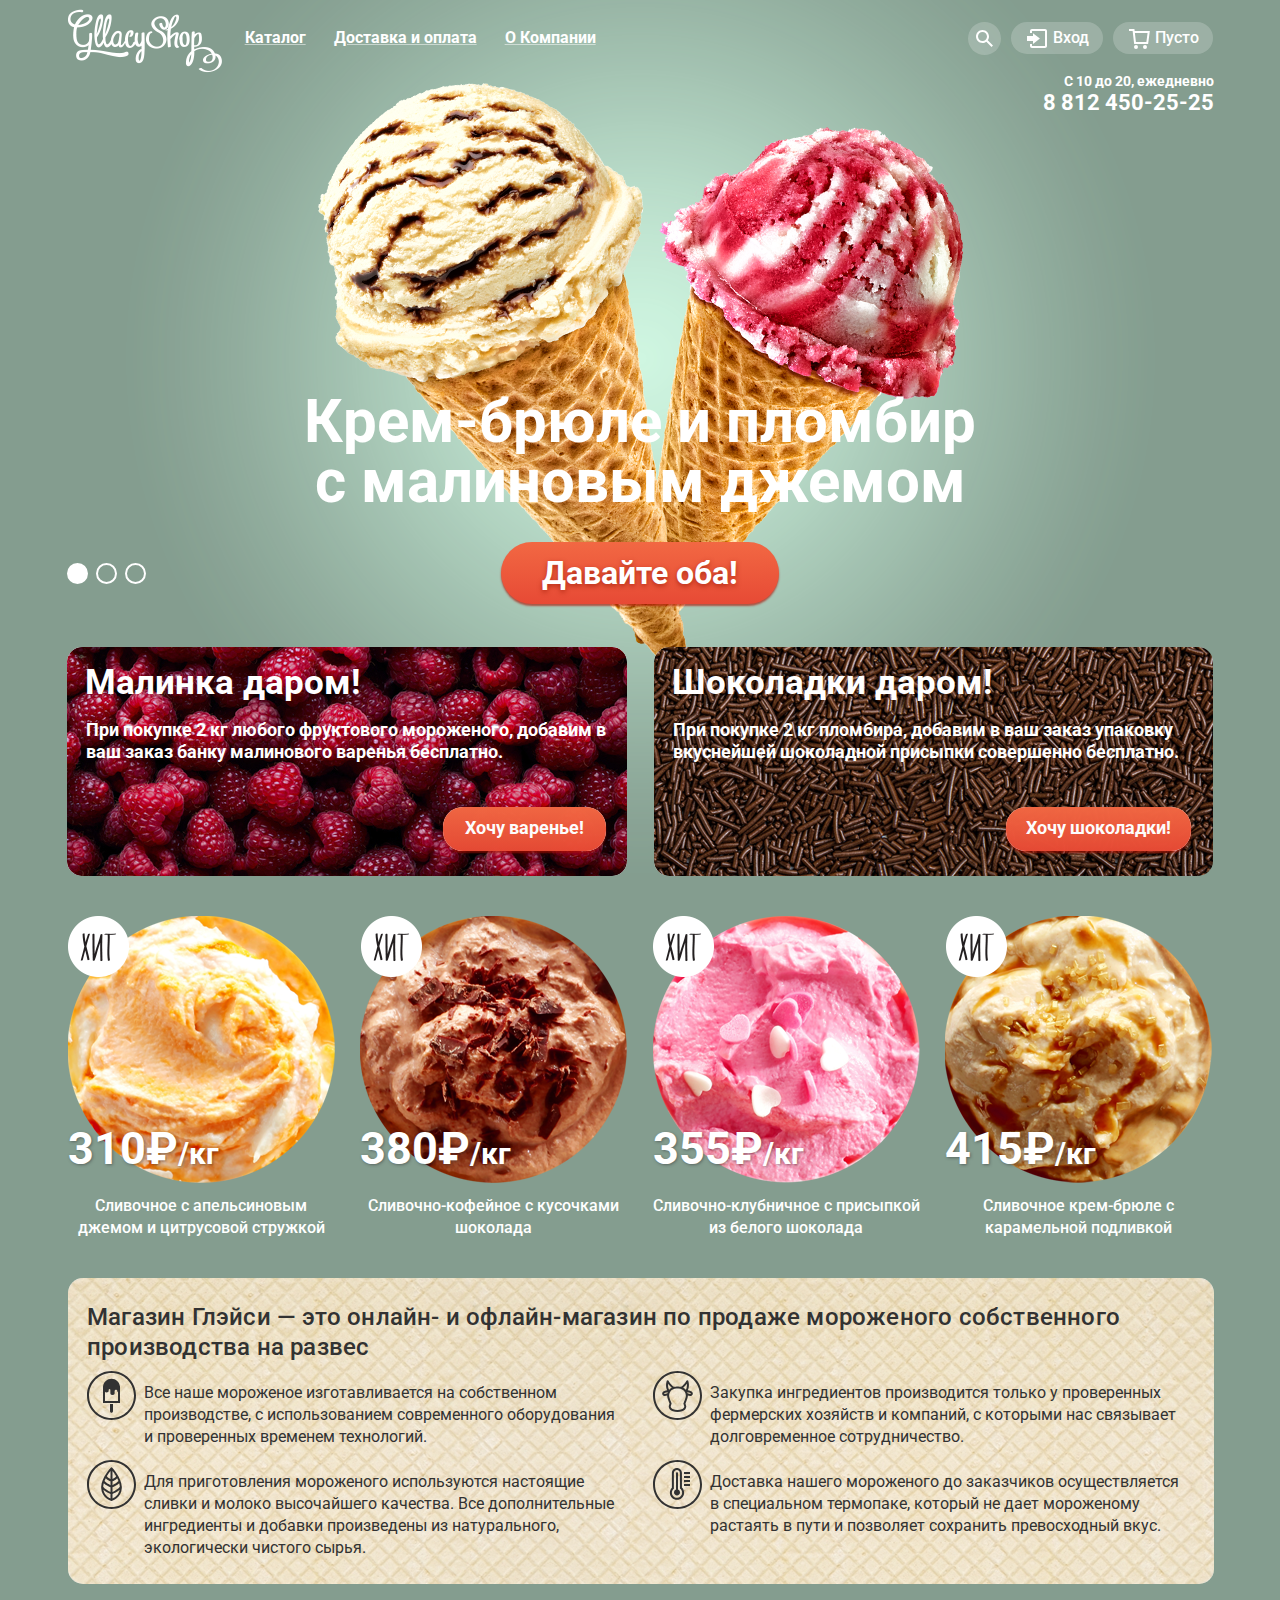
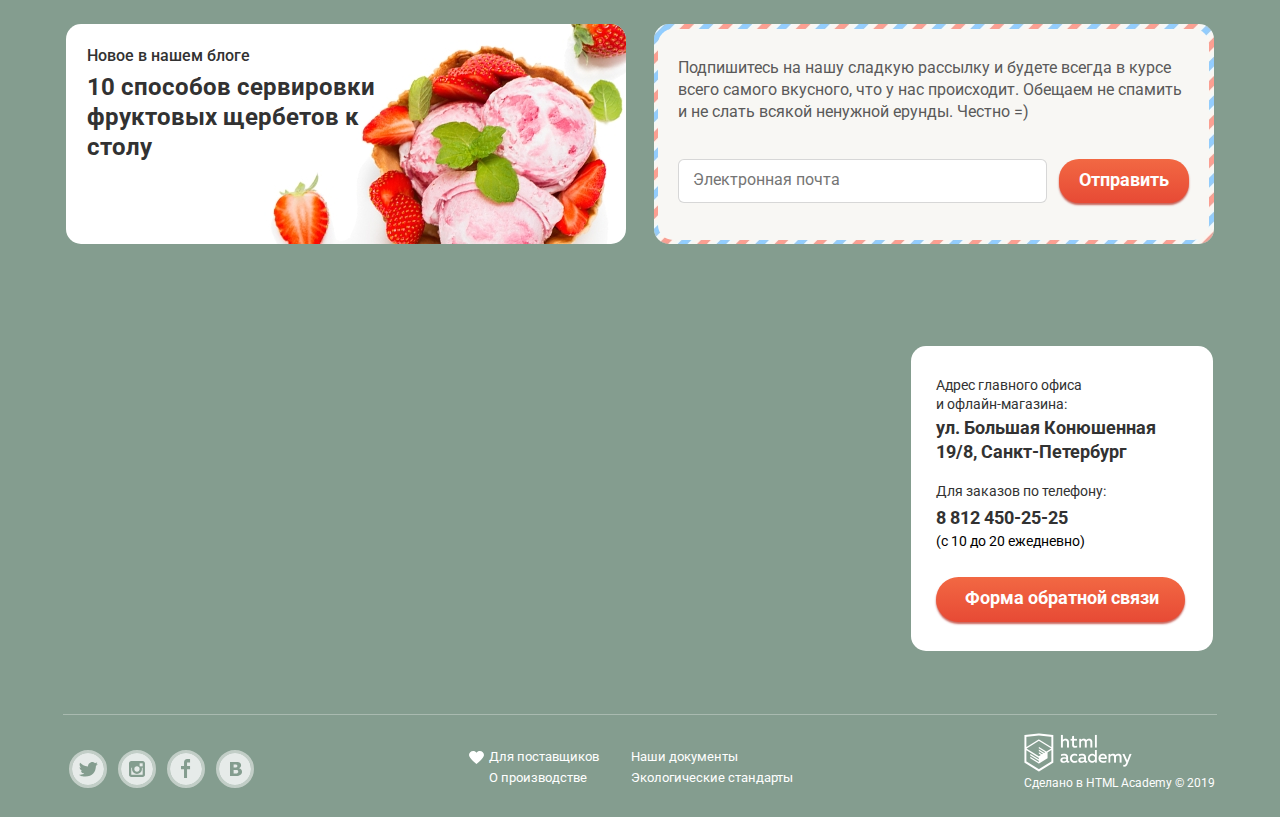
==== commit 2f66bc79: "commit" ====
--- a/index.html
+++ b/index.html
@@ -29,7 +29,7 @@
                 <li><a class="catalog-link">Каталог</a>
                   <div class="sub-menu">
                     <ul class="sub-menu-list">
-                      <p>Новинки</p>
+                      <span>Новинки</span>
                       <li><a href="catalog.html">Сливочное</a></li>
                       <li><a href="#smth">Щербеты</a></li>
                       <li><a href="#smth">Фруктовый лед</a></li>
@@ -77,8 +77,8 @@
           </div>
         </div>
       </header>
-      <main class="container-content">
-        <section class="slider">
+      <section class="container-content">
+        <div class="slider">
           <div class="container">
             <div class="row">
               <div class="col-12">
@@ -107,152 +107,213 @@
               </div>
             </div>
           </div>
-        </section>
-        <section class="main-section">
-          <div class="container">
-            <div class="row">
-              <div class="promo-container">
-                <div class="raspberry-container">
-                  <div class="wrapper-offer">
-                    <h3 class="free-raspberry">Малинка даром!</h3>
-                    <p class="offer-text">При покупке 2 кг любого фруктового мороженого, добавим в ваш заказ банку
-                      малинового варенья бесплатно.</p>
-                    <div class="buy-link">
-                      <a href="#smth" class="jam">Хочу варенье!</a>
-                    </div>
+        </div>
+      </section>
+      <section class="main-section">
+        <div class="container">
+          <div class="row">
+            <div class="promo-container">
+              <div class="raspberry-container">
+                <div class="wrapper-offer">
+                  <h3 class="free-raspberry">Малинка даром!</h3>
+                  <p class="offer-text">При покупке 2 кг любого фруктового мороженого, добавим в ваш заказ банку
+                    малинового варенья бесплатно.</p>
+                  <div class="buy-link">
+                    <a href="#smth" class="jam">Хочу варенье!</a>
                   </div>
                 </div>
-                <div class="chocolate-container">
-                  <div class="wrapper-offer">
-                    <h3 class="free-chocolate">Шоколадки даром!</h3>
-                    <p class="offer-text">При покупке 2 кг пломбира, добавим в ваш заказ упаковку вкуснейшей шоколадной
-                      присыпки совершенно бесплатно.
-                    </p>
-                    <div class="buy-link">
-                      <a href="#smth" class="chocolate">Хочу шоколадки!</a>
-                    </div>
+              </div>
+              <div class="chocolate-container">
+                <div class="wrapper-offer">
+                  <h3 class="free-chocolate">Шоколадки даром!</h3>
+                  <p class="offer-text">При покупке 2 кг пломбира, добавим в ваш заказ упаковку вкуснейшей шоколадной
+                    присыпки совершенно бесплатно.
+                  </p>
+                  <div class="buy-link">
+                    <a href="#smth" class="chocolate">Хочу шоколадки!</a>
                   </div>
                 </div>
               </div>
             </div>
           </div>
-        </section>
-        <section class="item-ice">
-          <div class="ice-container">
-            <div class="ice-row">
-              <div class="ice-col">
-                <div class="ice-wrapper">
-                  <img src="img/ice-1.png" alt="Картинки мороженного" class="item-ice_1" href="#smth">
-                  <p class="ice-cost">310₽<span>/кг</span></p>
-                </div>
-                <div class="text-wrapper">
-                  <p class="text-about-ice">Сливочное с апельсиновым джемом и цитрусовой стружкой</p>
-                  <button class="fast-show">Быстрый просмотр</button>
-                </div>
-              </div>
-              <div class="ice-col">
-                <div class="ice-wrapper">
-                  <img src="img/ice-2.png" alt="Картинки мороженного" class="item-ice_1" href="#smth">
-                  <p class="ice-cost">380₽<span>/кг</span></p>
-                </div>
-                <div class="text-wrapper">
-                  <p class="text-about-ice">Сливочно-кофейное с кусочками шоколада</p>
-                  <button class="fast-show">Быстрый просмотр</button>
-                </div>
-              </div>
-              <div class="ice-col">
-                <div class="ice-wrapper">
-                  <img src="img/ice-3.png" alt="Картинки мороженного" class="item-ice_1" href="#smth">
-                  <p class="ice-cost">355₽<span>/кг</span></p>
-                </div>
-                <div class="text-wrapper">
-                  <p class="text-about-ice">Сливочно-клубничное с присыпкой из белого шоколада</p>
-                  <button class="fast-show">Быстрый просмотр</button>
-                </div>
-              </div>
-              <div class="ice-col">
-                <div class="ice-wrapper">
-                  <img src="img/ice-4.png" alt="Картинки мороженного" class="item-ice_1" href="#smth">
-                  <p class="ice-cost">415₽<span>/кг</span></p>
-                </div>
-                <div class="text-wrapper">
-                  <p class="text-about-ice">Сливочное крем-брюле с карамельной подливкой</p>
-                  <button class="fast-show">Быстрый просмотр</button>
-                </div>
-              </div>
-            </div>
-          </div>
-        </section>
-        <section class="about-item">
-          <div class="container-item">
-            <h3 class="about-shop">Магазин Глэйси — это онлайн- и офлайн-магазин по продаже мороженого собственного
-              производства на развес
-            </h3>
-            <ul class="advantages-list">
-              <li class="advantages-icecream">Все наше мороженое изготавливается на собственном производстве, с
-                использованием
-                современного оборудования и проверенных временем технологий.</li>
-              <li class="advantages-cow">Закупка ингредиентов производится только у проверенных фермерских хозяйств и
-                компаний, с которыми нас связывает долговременное сотрудничество.</li>
-              <li class="advantages-leaf">Для приготовления мороженого используются настоящие сливки и молоко
-                высочайшего
-                качества. Все дополнительные ингредиенты и добавки произведены из натурального, экологически чистого
-                сырья.</li>
-              <li class="advantages-therm">Доставка нашего мороженого до заказчиков осуществляется в специальном
-                термопаке,
-                который не дает мороженому растаять в пути и позволяет сохранить превосходный вкус.</li>
-            </ul>
-          </div>
-        </section>
-        <section class="news">
-          <div class="wrapper-news">
-            <div class="about-blog">
-              <p class="new-inblog">Новое в нашем блоге</p>
-              <p class="ten-ways">10 способов сервировки
-                фруктовых щербетов к
-                столу</p>
-            </div>
-            <div class="callback">
-              <div class="callback-block">
-                <p>Подпишитесь на нашу сладкую рассылку и будете всегда в курсе всего самого вкусного, что у нас
-                  происходит.
-                  Обещаем не спамить и не слать всякой ненужной ерунды. Честно =) </p>
-                <div class="form-block">
-                  <input class="your-email" type="email" placeholder="Электронная почта">
-                  <button class="send-email">Отправить</button>
-                </div>
-              </div>
-            </div>
-          </div>
-        </section>
-        <div class="map">
-          <div class="adress-block">
-            <p class="adress">Адрес главного офиса<br>
-              и офлайн-магазина:</p>
-            <p class="city">ул. Большая Конюшенная 19/8, Санкт-Петербург</p>
-            <p class="phone">Для заказов по телефону:</p>
-            <p class="number">8 812 450-25-25</p>
-            <p class="hour">(с 10 до 20 ежедневно)</p>
-            <button class="popup">Форма обратной связи</button>
-          </div><iframe
-            src="https://www.google.com/maps/embed?pb=!1m18!1m12!1m3!1d1998.6037872533252!2d30.3208587160895!3d59.938716481876185!2m3!1f0!2f0!3f0!3m2!1i1024!2i768!4f13.1!3m3!1m2!1s0x4696310fca145cc1%3A0x42b32648d8238007!2z0JHQvtC70YzRiNCw0Y8g0JrQvtC90Y7RiNC10L3QvdCw0Y8g0YPQuy4sIDE5LzgsINCh0LDQvdC60YIt0J_QtdGC0LXRgNCx0YPRgNCzLCAxOTExODY!5e0!3m2!1sru!2sru!4v1553371735257"
-            width="100%" height="430"></iframe>
-        </div>
-      </main>
+        </div>
+      </section>
+      <section class="item-ice">
+        <div class="ice-container">
+          <div class="ice-row">
+            <div class="ice-column">
+              <div class="ice-wrapper">
+                <img src="img/ice-1.png" alt="Картинки мороженного" class="item-ice_1">
+                <p class="ice-cost">310₽<span>/кг</span></p>
+              </div>
+              <div class="text-wrapper">
+                <p class="text-about-ice">Сливочное с апельсиновым джемом и цитрусовой стружкой</p>
+              </div>
+              <div class="link-wrapper_hover">
+                <a class="fast-show">Быстрый просмотр</a>
+              </div>
+            </div>
+            <div class="ice-column">
+              <div class="ice-wrapper">
+                <img src="img/ice-2.png" alt="Картинки мороженного" class="item-ice_1">
+                <p class="ice-cost">380₽<span>/кг</span></p>
+              </div>
+              <div class="text-wrapper">
+                <p class="text-about-ice">Сливочно-кофейное с кусочками шоколада</p>
+              </div>
+              <div class="link-wrapper_hover">
+                <a class="fast-show">Быстрый просмотр</a>
+              </div>
+            </div>
+            <div class="ice-column">
+              <div class="ice-wrapper">
+                <img src="img/ice-3.png" alt="Картинки мороженного" class="item-ice_1">
+                <p class="ice-cost">355₽<span>/кг</span></p>
+              </div>
+              <div class="text-wrapper">
+                <p class="text-about-ice">Сливочно-клубничное с присыпкой из белого шоколада</p>
+              </div>
+              <div class="link-wrapper_hover">
+                <a class="fast-show">Быстрый просмотр</a>
+              </div>
+            </div>
+            <div class="ice-column">
+              <div class="ice-wrapper">
+                <img src="img/ice-4.png" alt="Картинки мороженного" class="item-ice_1">
+                <p class="ice-cost">415₽<span>/кг</span></p>
+              </div>
+              <div class="text-wrapper">
+                <p class="text-about-ice">Сливочное крем-брюле с карамельной подливкой</p>
+              </div>
+              <div class="link-wrapper_hover">
+                <a class="fast-show">Быстрый просмотр</a>
+              </div>
+            </div>
+          </div>
+        </div>
+      </section>
+      <section class="about-item">
+        <div class="container-item">
+          <h3 class="about-shop">Магазин Глэйси — это онлайн- и офлайн-магазин по продаже мороженого собственного
+            производства на развес
+          </h3>
+          <ul class="advantages-list">
+            <li class="advantages-icecream">Все наше мороженое изготавливается на собственном производстве, с
+              использованием
+              современного оборудования и проверенных временем технологий.</li>
+            <li class="advantages-cow">Закупка ингредиентов производится только у проверенных фермерских хозяйств и
+              компаний, с которыми нас связывает долговременное сотрудничество.</li>
+            <li class="advantages-leaf">Для приготовления мороженого используются настоящие сливки и молоко
+              высочайшего
+              качества. Все дополнительные ингредиенты и добавки произведены из натурального, экологически чистого
+              сырья.</li>
+            <li class="advantages-therm">Доставка нашего мороженого до заказчиков осуществляется в специальном
+              термопаке,
+              который не дает мороженому растаять в пути и позволяет сохранить превосходный вкус.</li>
+          </ul>
+        </div>
+      </section>
+      <section class="news">
+        <div class="wrapper-news">
+          <div class="about-blog">
+            <p class="new-inblog">Новое в нашем блоге</p>
+            <p class="ten-ways">10 способов сервировки
+              фруктовых щербетов к
+              столу</p>
+          </div>
+          <div class="callback">
+            <div class="callback-block">
+              <p>Подпишитесь на нашу сладкую рассылку и будете всегда в курсе всего самого вкусного, что у нас
+                происходит.
+                Обещаем не спамить и не слать всякой ненужной ерунды. Честно =) </p>
+              <div class="form-block">
+                <input class="your-email" type="email" placeholder="Электронная почта">
+                <button class="send-email">Отправить</button>
+              </div>
+            </div>
+          </div>
+        </div>
+      </section>
+      <div class="map">
+        <div class="adress-block">
+          <p class="adress">Адрес главного офиса<br>
+            и офлайн-магазина:</p>
+          <p class="city">ул. Большая Конюшенная 19/8, Санкт-Петербург</p>
+          <p class="phone">Для заказов по телефону:</p>
+          <p class="number">8 812 450-25-25</p>
+          <p class="hour">(с 10 до 20 ежедневно)</p>
+          <button class="popup">Форма обратной связи</button>
+        </div><iframe
+          src="https://www.google.com/maps/embed?pb=!1m18!1m12!1m3!1d1998.6037872533252!2d30.3208587160895!3d59.938716481876185!2m3!1f0!2f0!3f0!3m2!1i1024!2i768!4f13.1!3m3!1m2!1s0x4696310fca145cc1%3A0x42b32648d8238007!2z0JHQvtC70YzRiNCw0Y8g0JrQvtC90Y7RiNC10L3QvdCw0Y8g0YPQuy4sIDE5LzgsINCh0LDQvdC60YIt0J_QtdGC0LXRgNCx0YPRgNCzLCAxOTExODY!5e0!3m2!1sru!2sru!4v1553371735257"
+          width="100%" height="430"></iframe>
+      </div>
       <footer>
         <div class="footer-wrapper">
           <div class="col-social">
             <ul class="social">
-              <li><a href="#smth" class="social-img"><img src="img/twitter.svg" alt="Картинка социальной сети"
-                    class="soc"></a></li>
-              <li><a href="#smth" class="social-img"><img src="img/insta.svg" alt="Картинка социальной сети"
-                    class="soc"></a></li>
-              <li><a href="#smth" class="social-img"><img src="img/fb.svg" alt="Картинка социальной сети"
-                    class="soc"></a>
-              </li>
-              <li><a href="#smth" class="social-img"><img src="img/vk.svg" alt="Картинка социальной сети"
-                    class="soc"></a>
-              </li>
+              <li><a href="#smth" class="social-img"><svg version="1.1" xmlns="http://www.w3.org/2000/svg"
+                    xmlns:xlink="http://www.w3.org/1999/xlink" x="0px" y="0px" width="32px" height="32px"
+                    viewBox="0 0 32 32" enable-background="new 0 0 32 32" xml:space="preserve">
+                    <g>
+                    </g>
+                    <g>
+                      <path
+                        d="M16,0C7.164,0,0,7.164,0,16c0,8.837,7.164,16,16,16c8.837,0,16-7.163,16-16C32,7.164,24.837,0,16,0z
+                  M23.944,12.809c-0.251,6.516-3.463,10.832-10.992,10.702c-0.14,0-0.205,0-0.233,0c-0.015,0-0.021,0-0.021,0
+                 c-0.029,0-0.094,0-0.232,0c-0.447,0-4.543-0.443-5.344-1.823c2.479,0.19,4.247-0.406,5.12-1.136
+                 c-1.048-0.289-2.923-0.461-3.251-2.848c0.384,0.104,0.618,0.221,1.299,0.113c-1.307-0.824-2.758-1.519-2.679-3.643
+                 c0.311,0.317,1.164,0.518,1.46,0.457c-0.768-0.233-2.149-3.244-0.974-4.781c1.984,1.79,4.075,3.482,7.804,3.643
+                 c0.227-2.214,1.24-3.699,3.168-4.325c1.84-0.479,3.255,0.26,3.901,1.138c0.737-0.224,1.453-0.466,2.193-0.685
+                 c-0.004,0.833-0.569,1.463-0.935,1.709c0.747,0.165,1.423-0.475,1.423-0.475C25.467,11.818,24.557,12.58,23.944,12.809z" />
+                    </g>
+                  </svg>
+                </a></li>
+              <li><a href="#smth" class="social-img"><svg version="1.1" xmlns="http://www.w3.org/2000/svg"
+                    xmlns:xlink="http://www.w3.org/1999/xlink" x="0px" y="0px" width="32px" height="32px"
+                    viewBox="0 0 32 32" enable-background="new 0 0 32 32" xml:space="preserve">
+                    <g>
+                      <path d="M20.916,16c0,2.728-2.211,4.938-4.938,4.938S11.039,18.728,11.039,16c0-0.394,0.051-0.773,0.138-1.14
+                 h-0.897v6.838h11.396V14.86h-0.897C20.865,15.227,20.916,15.606,20.916,16z" />
+                      <path d="M15.978,18.659c1.466,0,2.659-1.193,2.659-2.659s-1.193-2.659-2.659-2.659
+                 c-1.466,0-2.659,1.193-2.659,2.659S14.511,18.659,15.978,18.659z" />
+                      <rect x="18.637" y="10.302" width="3.039" height="3.039" />
+                      <path d="M16,0C7.164,0,0,7.164,0,16c0,8.837,7.164,16,16,16c8.837,0,16-7.163,16-16C32,7.164,24.837,0,16,0z
+                  M23.955,21.698c0,1.254-1.025,2.279-2.279,2.279H10.279C9.026,23.978,8,22.952,8,21.698V10.302c0-1.253,1.026-2.279,2.279-2.279
+                 h11.396c1.254,0,2.279,1.026,2.279,2.279V21.698z" />
+                    </g>
+                  </svg>
+
+                </a></li>
+              <li>
+                <a href="#smth" class="social-img"><svg version="1.1" xmlns="http://www.w3.org/2000/svg"
+                    xmlns:xlink="http://www.w3.org/1999/xlink" x="0px" y="0px" width="32px" height="32px"
+                    viewBox="0 0 32 32" enable-background="new 0 0 32 32" xml:space="preserve">
+                    <path
+                      d="M16,0C7.164,0,0,7.163,0,16s7.164,16,16,16c8.837,0,16-7.164,16-16S24.837,0,16,0z M20.062,9.455h-3.021
+                  v3.444h3.021v3.445h-3.021v8.61h-3.021v-8.61H11v-3.445h3.021V9.455c0-1.902,1.353-3.445,3.021-3.445h3.021V9.455z" />
+                  </svg></a></li>
+              <li><a href="#smth" class="social-img">
+                  <svg version="1.1" xmlns="http://www.w3.org/2000/svg" xmlns:xlink="http://www.w3.org/1999/xlink"
+                    x="0px" y="0px" width="32px" height="32px" viewBox="0 0 32 32" enable-background="new 0 0 32 32"
+                    xml:space="preserve">
+                    <g>
+                      <path d="M16.637,14.495c0.402-0.019,0.719-0.082,0.951-0.188c0.326-0.145,0.54-0.33,0.641-0.559
+                 c0.101-0.229,0.15-0.496,0.15-0.797c0-0.232-0.058-0.465-0.174-0.697c-0.116-0.232-0.322-0.405-0.617-0.517
+                 c-0.264-0.1-0.592-0.155-0.984-0.165c-0.392-0.009-0.943-0.014-1.652-0.014h-0.339v2.965h0.565
+                 C15.749,14.523,16.235,14.514,16.637,14.495z" />
+                      <path d="M18.118,17.084c-0.282-0.081-0.672-0.125-1.166-0.132c-0.494-0.006-1.012-0.009-1.55-0.009h-0.79v3.493
+                 h0.264c1.014,0,1.74-0.003,2.18-0.009c0.438-0.007,0.843-0.088,1.212-0.245c0.377-0.157,0.633-0.364,0.774-0.625
+                 s0.214-0.562,0.214-0.9c0-0.446-0.088-0.788-0.261-1.03C18.825,17.386,18.531,17.204,18.118,17.084z" />
+                      <path
+                        d="M16,0C7.164,0,0,7.164,0,16c0,8.837,7.164,16,16,16c8.837,0,16-7.163,16-16C32,7.164,24.837,0,16,0z
+                  M22.602,20.531c-0.273,0.533-0.646,0.976-1.124,1.327c-0.552,0.415-1.161,0.71-1.823,0.886s-1.501,0.264-2.519,0.264h-6.121V8.987
+                 h5.443c1.13,0,1.957,0.038,2.48,0.113c0.524,0.076,1.045,0.242,1.561,0.5c0.533,0.27,0.929,0.632,1.189,1.087
+                 c0.26,0.455,0.392,0.975,0.392,1.558c0,0.678-0.179,1.278-0.536,1.795c-0.358,0.518-0.863,0.92-1.517,1.208v0.075
+                 c0.917,0.182,1.642,0.559,2.179,1.13c0.537,0.571,0.807,1.325,0.807,2.261C23.013,19.392,22.875,19.997,22.602,20.531z" />
+                    </g>
+                  </svg>
+
+                </a></li>
             </ul>
           </div>
           <div class="col-links">
@@ -290,39 +351,41 @@
           </div>
         </div>
       </footer>
-      <script src="js/jquery.js">
-      </script>
-      <script src="js/script.js">
-      </script>
-      <script>
-        $(document).ready(function () {
-          $(".labe-prod-1").on("click", function (event) {
-            $(".main-container").addClass("product-1");
-            $(".labe-prod-1").addClass("checked-bg");
-            $(".slider-item-1").addClass("slide-block");
-            $(".labe-prod-2, .labe-prod-3").removeClass("checked-bg");
-            $(".slider-item-2, .slider-item-3").removeClass("slide-block");
-            $(".main-container").removeClass("product-2 && product-3");
-          });
-          $(".labe-prod-2").on("click", function (event) {
-            $(".main-container").addClass("product-2");
-            $(".labe-prod-2").addClass("checked-bg");
-            $(".slider-item-2").addClass("slide-block");
-            $(".labe-prod-1, .labe-prod-3").removeClass("checked-bg");
-            $(".slider-item-1, .slider-item-3").removeClass("slide-block");
-            $(".main-container").removeClass("product-1 && product-3");
-          });
-          $(".labe-prod-3").on("click", function (event) {
-            $(".main-container").addClass("product-3");
-            $(".labe-prod-3").addClass("checked-bg");
-            $(".slider-item-3").addClass("slide-block");
-            $(".labe-prod-1, .labe-prod-2").removeClass("checked-bg");
-            $(".slider-item-1, .slider-item-2").removeClass("slide-block");
-            $(".main-container").removeClass("product-1 && product-2");
-          });
-        });
-      </script>
-      <script src="slick/slick.min.js"></script>
+    </div>
+  </main>
+  <script src="js/jquery.js">
+  </script>
+  <script src="js/script.js">
+  </script>
+  <script>
+    $(document).ready(function () {
+      $(".labe-prod-1").on("click", function (event) {
+        $(".main-container").addClass("product-1");
+        $(".labe-prod-1").addClass("checked-bg");
+        $(".slider-item-1").addClass("slide-block");
+        $(".labe-prod-2, .labe-prod-3").removeClass("checked-bg");
+        $(".slider-item-2, .slider-item-3").removeClass("slide-block");
+        $(".main-container").removeClass("product-2 && product-3");
+      });
+      $(".labe-prod-2").on("click", function (event) {
+        $(".main-container").addClass("product-2");
+        $(".labe-prod-2").addClass("checked-bg");
+        $(".slider-item-2").addClass("slide-block");
+        $(".labe-prod-1, .labe-prod-3").removeClass("checked-bg");
+        $(".slider-item-1, .slider-item-3").removeClass("slide-block");
+        $(".main-container").removeClass("product-1 && product-3");
+      });
+      $(".labe-prod-3").on("click", function (event) {
+        $(".main-container").addClass("product-3");
+        $(".labe-prod-3").addClass("checked-bg");
+        $(".slider-item-3").addClass("slide-block");
+        $(".labe-prod-1, .labe-prod-2").removeClass("checked-bg");
+        $(".slider-item-1, .slider-item-2").removeClass("slide-block");
+        $(".main-container").removeClass("product-1 && product-2");
+      });
+    });
+  </script>
+  <script src="slick/slick.min.js"></script>
 </body>
 
 </html>--- a/css/style.css
+++ b/css/style.css
@@ -115,7 +115,8 @@
   z-index: 10;
   overflow: hidden;
 }
-.sub-menu-list p {
+.sub-menu-list span {
+  display: block;
   margin: 0;
   padding: 0;
   color: #323232;
@@ -364,15 +365,12 @@
   left: 16px;
   opacity: 1;
 }
-.main {
-  position: relative;
-}
+
 .wrapper-content {
   background-repeat: no-repeat;
   background-position: top center;
   min-width: 900px;
   max-width: 1200px;
-  height: 100vw;
   position: relative;
   margin: 0 auto;
 }
@@ -440,6 +438,11 @@
   background-color: transparent;
   cursor: pointer;
 }
+.labe-prod-1:hover,
+.labe-prod-2:hover,
+.labe-prod-3:hover {
+  background-color: rgba(255,255,255, 0.3);
+}
 .slider-controls {
   position: absolute;
   bottom: 50px;
@@ -553,35 +556,57 @@
   padding: 10px 20px 13px;
 }
 .fast-show {
+  visibility: hidden;
   display: block;
+  bottom: 21px;
   color: #ffffff;
   font-family: Roboto;
   font-size: 18px;
   font-weight: 700;
   line-height: 24px;
-  padding: 9px 16px 11px 17px;
-  box-shadow: 0 2px 2px rgba(172, 16, 0, 0.64);
-  background-color: #ffffff;
   background-image: linear-gradient(to top, #e74a35 0%, #f26843 100%);
-  opacity: 0.99;
   border-radius: 20px;
-  border: none;
-}
-/*
-.ice-col:hover .fast-show {
-  display: block;
-  color: #ffffff;
-  font-family: Roboto;
-  font-size: 18px;
-  font-weight: 700;
-  line-height: 24px;
-  box-shadow: 0 2px 2px rgba(172, 16, 0, 0.64);
-  background-color: #ffffff;
-  background-image: linear-gradient(to top, #e74a35 0%, #f26843 100%);
-  opacity: 0.99;
-  border-radius: 20px;
-}
-*/
+  cursor: pointer;
+  padding: 9px 6% 12px;
+  margin-bottom: 21px;
+}
+.link-wrapper_hover {
+  display: flex;
+  align-items: end;
+  justify-content: space-around;
+  visibility: hidden;
+  position: absolute;
+  top: -7px;
+  left: 0px;
+  box-shadow: 0 20px 20px rgba(0, 0, 0, 0.4);
+  background-color: rgba(255, 255, 255, 0.1);
+  text-align: center;
+  border-radius: 6px;
+  min-height: 350px;
+  width: 100%;
+  z-index: 10;
+  height: 121.8%;
+}
+.ice-row {
+  position: relative;
+}
+.ice-row div:hover .link-wrapper_hover {
+  visibility: visible;
+}
+.ice-row div:hover .fast-show {
+  visibility: visible;
+}
+.ice-col {
+  flex: 0 0 25%;
+  max-width: 25%;
+  position: relative;
+  margin-bottom: 23px;
+}
+.ice-column {
+  flex: 0 0 25%;
+  max-width: 25%;
+  position: relative;
+}
 .jam:hover,
 .chocolate:hover,
 .send-email:hover,
@@ -649,10 +674,6 @@
 .ice-row {
   display: flex;
   flex-wrap: wrap;
-}
-.ice-col {
-  flex: 0 0 25%;
-  max-width: 25%;
 }
 .ice-wrapper {
   padding: 0 12.5px;
@@ -685,6 +706,7 @@
   border-radius: 15px;
   margin: 0 2.3% 40px 2.3%;
   padding: 8px 0 14px 0;
+  z-index: 100;
 }
 .container-item {
   /*
@@ -950,22 +972,50 @@
   justify-content: space-between;
 }
 .social li{
+  position: relative;
   display: inline-block;
-  border: 3px solid rgba(255,255,255, 0.6);
+  border: 3px solid #c2cec7;
   border-radius: 50%;
+}
+.social svg {
+  fill: #e6ebe9;
+}
+.social svg:hover {
+  fill: #fff;
+}
+.social svg:active {
+  fill: #e9e9e9;
+}
+.social li:hover{
+  border: 3px solid #dae2de;
+}
+.social-img {
+  z-index: 100;
+  width: 32px;
+  height: 32px;
+  display: block;
 }
 .adress-suppliers a,
 .our-documents a {
+  display: block;
   color: #ffffff;
   font-family: Roboto;
   font-size: 13px;
   font-weight: 400;
   line-height: 18px;
 }
+.adress-suppliers a:hover,
+.our-documents a:hover {
+  color: #e84d37;
+}
+.adress-suppliers li:nth-child(1),
+.our-documents li:nth-child(1) {
+  margin-bottom: 3px;
+}
 .adress-suppliers li {
   position: relative;
 }
-.adress-suppliers li:nth-child(1)::before {
+.for-supp::before {
   content: url("../img/heart.svg");
   width: 15px;
   height: 13px;
@@ -973,6 +1023,9 @@
   top: 3px;
   left: -20px;
   cursor: pointer;
+}
+.adress-suppliers li:hover .for-supp::before{
+  content: url("../img/heart-red.svg");
 }
 .footer-wrapp {
   display: flex;
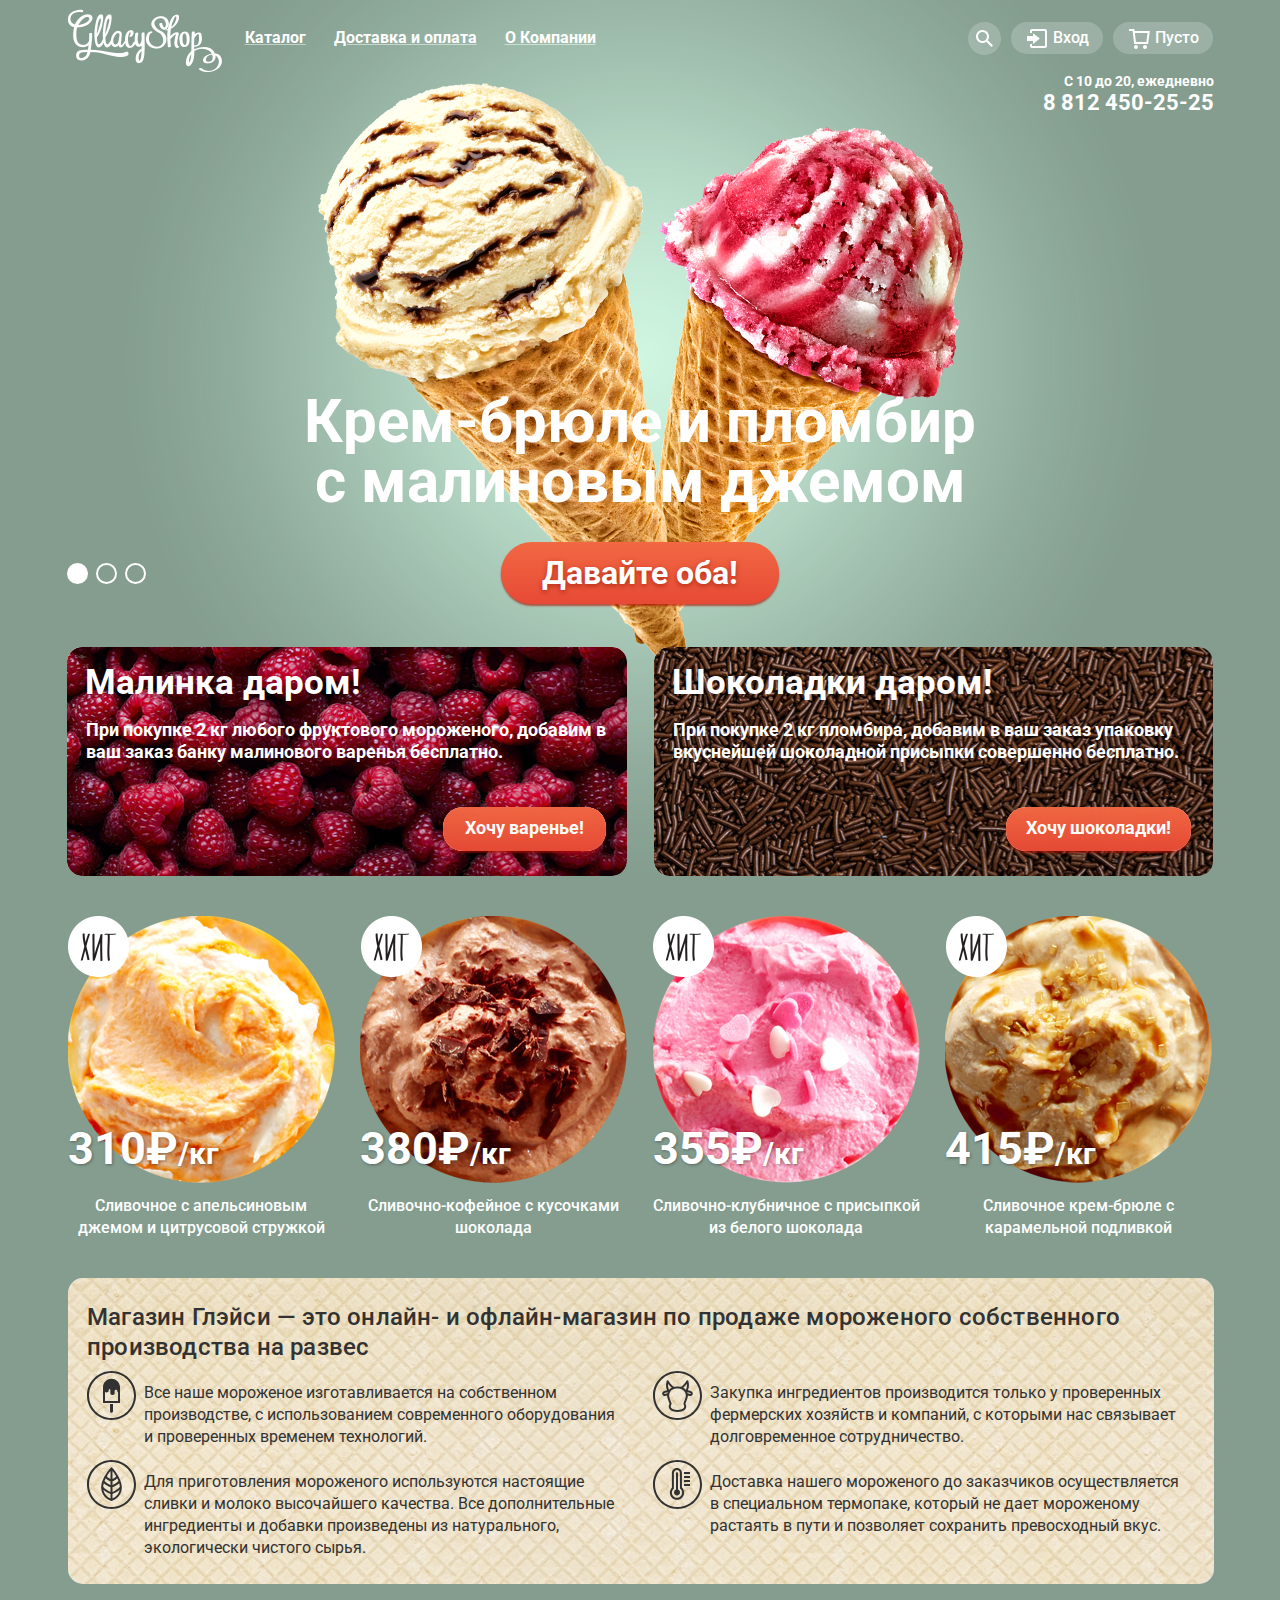
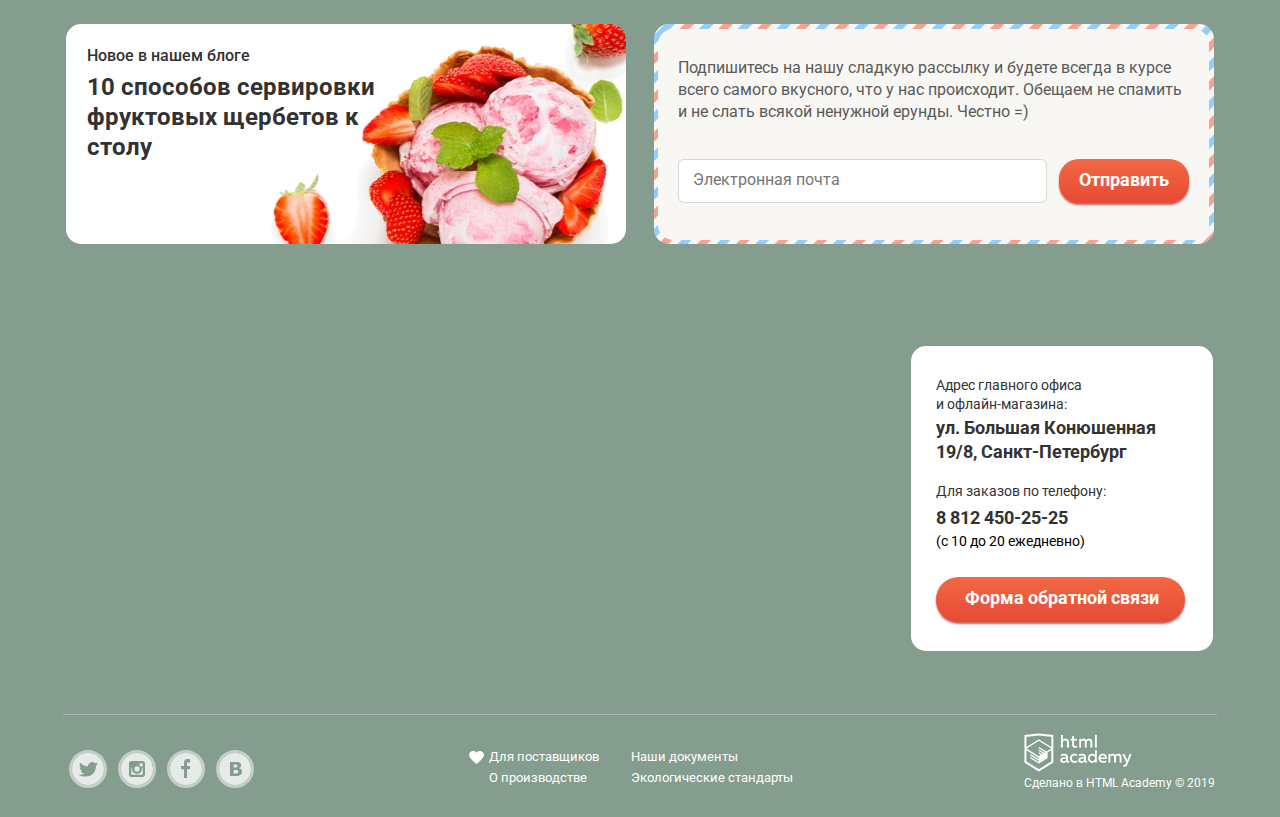
==== commit f3c98664: "commit" ====
--- a/index.html
+++ b/index.html
@@ -29,7 +29,7 @@
                 <li><a class="catalog-link">Каталог</a>
                   <div class="sub-menu">
                     <ul class="sub-menu-list">
-                      <span>Новинки</span>
+                      <li class="new-text">Новинки</li>
                       <li><a href="catalog.html">Сливочное</a></li>
                       <li><a href="#smth">Щербеты</a></li>
                       <li><a href="#smth">Фруктовый лед</a></li>
--- a/css/style.css
+++ b/css/style.css
@@ -34,7 +34,7 @@
   position: relative;
   height: 100%;
   width: 100%;
-  margin-left: 3px;
+  margin-left: 1px;
   padding: 17px 0;
 }
 .col-logo {
@@ -100,7 +100,7 @@
   visibility: visible;
 }
 .navigation-list li:hover .catalog-link {
-  padding: 6px 17px 7px 11px;
+  padding: 6px 14px 7px 13px;
   border-radius: 17px;
   background-color: #fff;
   color: #000;
@@ -125,26 +125,36 @@
   font-weight: 700;
   line-height: 16px;
   padding: 4px 57px 12px 14.7px;
-  border-bottom: 1px solid gray;
-  margin: 2px 8px 0 6px;
 }
 .navigation-list a{
-  padding: 6px 17px 7px 11px;
+  padding: 6px 15px 7px 13px;
 }
 .sub-menu-list a {
   color: #323232;
   font-family: Roboto;
   font-size: 14px;
   font-weight: 400;
-  line-height: 16px;
-  padding: 8.4px 18px 13.1px 19.8px;
+  padding: 0 19px;
   cursor: pointer;
   display: block;
+  text-decoration: none;
+}
+.new-text {
+  padding: 5px 19px 12px;
+}
+.sub-menu-list li:nth-child(2) a {
+  padding: 6.5px 19px;
+}
+.sub-menu-list li:nth-child(3) a {
+  padding: 6.5px 18px;
 }
 .sub-menu-list li:nth-child(4) a {
-  padding: 8.4px 18px 13.1px 19.8px;
-}
-.sub-menu-list li:nth-child(4) a:hover .sub-menu-list {
+  padding: 6.5px 18px;
+}
+.sub-menu-list li:nth-child(5) a {
+  padding: 6.5px 19px 12px;
+}
+.sub-menu-list li:nth-child(5) a:hover .sub-menu-list {
   border-radius: 6px;
 }
 .sub-menu-list a:hover {
@@ -153,12 +163,6 @@
 .sub-menu-list a:active {
   background-color:#f6b5a5;
 }
-/* staying on the page 
-.sub-menu-list a:focus {
-  background-color:#d07058;
-  color: #fff;
-}
-  staying on the page */
 .cont-loupe {
   position: relative;
   width: 33px;
@@ -194,6 +198,17 @@
 .input-text input {
   padding: 12px 124px 14px 13px;
   border: 1px solid #d3d3d2;
+  border-radius: 6px;
+  color: #999999;
+}
+.input-text input:hover {
+  padding: 11px 123px 13px 12px;
+  border: 2px solid rgba(154, 154, 154, 0.52);
+  border-radius: 6px;
+}
+.input-text input:focus {
+  padding: 11px 123px 13px 12px;
+  border: 2px solid rgba(46, 136, 228, 0.52);
   border-radius: 6px;
 }
 .menu-list li:hover .input-text {
@@ -291,6 +306,16 @@
   background-color: #ffffff;
   z-index: 10;
   width: 279px;
+}
+.enter-form input:hover {
+  padding: 11px 12px 13px 12px;
+  border: 2px solid rgba(154, 154, 154, 0.52);
+  border-radius: 6px;
+}
+.enter-form input:focus {
+  padding: 11px 12px 13px 12px;
+  border: 2px solid rgba(46, 136, 228, 0.52);
+  border-radius: 6px;
 }
 .menu-list li:hover .enter-form {
   visibility: visible;
@@ -505,6 +530,7 @@
   background-repeat: no-repeat;
   border-radius: 15px;
   padding: 15px 15px 36.1px 18.2px;
+  background-color: #440310;
 }
 .chocolate-container {
   width: 48.767%;
@@ -512,6 +538,7 @@
   background-repeat: no-repeat;
   border-radius: 15px;
   padding: 15px 15px 36.1px 18.2px;
+  background-color: #653c28;
 }
 .buy-link {
   text-align: right;
@@ -707,21 +734,11 @@
   margin: 0 2.3% 40px 2.3%;
   padding: 8px 0 14px 0;
   z-index: 100;
+  background-color: #e4d4b4;
 }
 .container-item {
-  /*
-  background: url("../img/wafes.jpg");
-  background-repeat: no-repeat;
-  background-position: top center;
-  */
   display: flex;
   flex-wrap: wrap;
-  /*
-  width: 95.5%;
-  border-radius: 15px;
-  margin: 0 2.3%;
-  padding: 8px 0;
-  */
 }
 .advantages-list {
   display: flex;
@@ -796,6 +813,7 @@
   border-radius: 15px;
   padding: 21px 1.8% 21px;
   height: 220px;
+  background-color: #fff;
 }
 .new-inblog {
   color: #323232;
@@ -821,6 +839,7 @@
   border-radius: 15px;
   padding: 4.5px;
   height: 220px;
+  background-color: #f8f7f4;
 }
 .callback-block {
   background-color: #f8f7f4;
@@ -1393,4 +1412,4 @@
 .ice-wrapper_catalog {
   padding: 0 12.5px;
   position: relative;
-}+}
